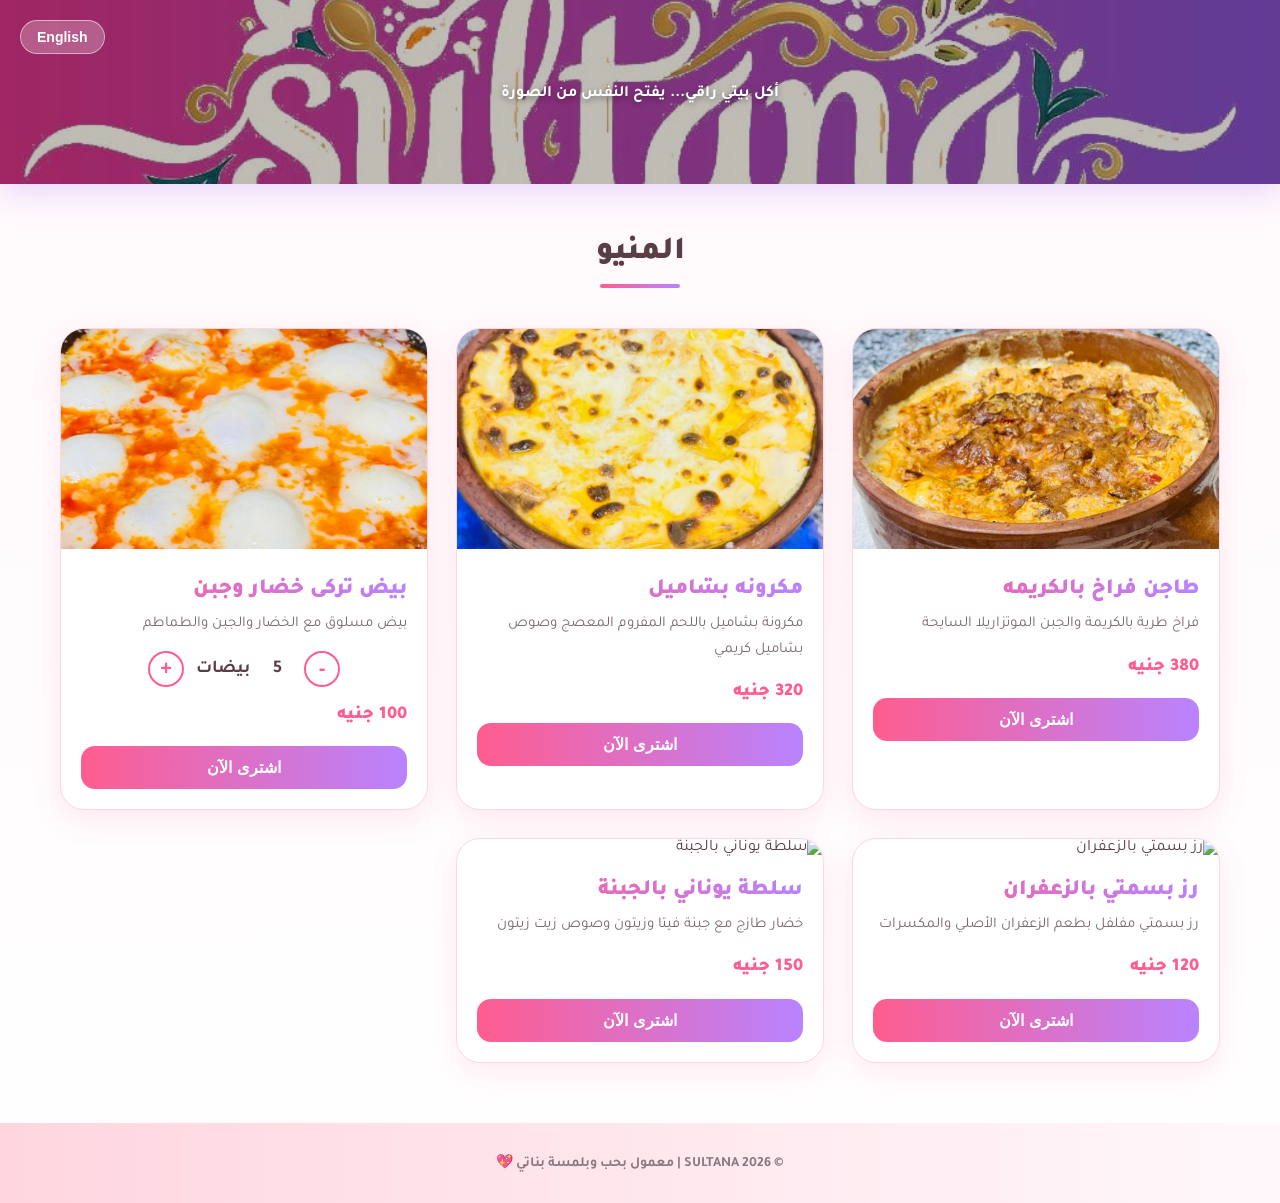
==== index.html @ 390cb56d "Add files via upload" ====
<!DOCTYPE html>
<html lang="ar" dir="rtl">
<head>
<meta charset="UTF-8">
<meta name="viewport" content="width=device-width, initial-scale=1.0">
<title data-ar="SULTANA | أكل راقي" data-en="SULTANA | Fine Food">SULTANA | أكل راقي</title>

<link href="https://fonts.googleapis.com/css2?family=Tajawal:wght@400;700;900&family=Poppins:wght@400;600;700&display=swap" rel="stylesheet">

<style>
:root{
  --pink: #FF5D8F;     
  --purple: #B983FF;   
  --peach: #FFD6E0;    
  --cream: #FFF8FB;    
  --brown: #5A3E46;    
  --white: #ffffff;
}

*{margin:0; padding:0; box-sizing:border-box; scroll-behavior: smooth;}

html[lang="ar"] body{font-family: 'Tajawal', sans-serif;}
html[lang="en"] body{font-family: 'Poppins', sans-serif;}

body{
  background: linear-gradient(180deg, var(--cream) 0%, var(--white) 100%);
  color: var(--brown);
  transition: all .3s ease;
}

header{
  
  background-image: url("WhatsApp Image 2026-06-30 at 3.24.02 PM.jpeg"); 
  background-size: cover;
  background-position: center;
  background-repeat: no-repeat;
  padding: 80px 20px; 
  text-align: center;
  position: relative;
  box-shadow: 0 8px 30px rgba(185,131,255,0.3);
  animation: fadeDown 0.8s ease;
  border-bottom: none;
}
@keyframes fadeDown{from{opacity:0; transform:translateY(-20px)} to{opacity:1; transform:translateY(0)}}


header::after{
  content: '';
  position: absolute;
  top: 0; left: 0; right: 0; bottom: 0;
  background: rgba(0,0,0,0.25); 
  z-index: 1;
}

header > *{
  position: relative;
  z-index: 2; 
}

.logo{display: none;} 

.lang-switch{
  position: absolute;
  top: 20px; left: 20px;
  background: rgba(255,255,255,0.25);
  border: 1px solid rgba(255,255,255,0.5);
  color: var(--white);
  padding: 8px 16px;
  border-radius: 20px;
  cursor: pointer;
  font-weight: 700;
  transition: all .3s;
  font-size: 14px;
  backdrop-filter: blur(4px);
}
.lang-switch:hover{background: rgba(255,255,255,0.35); transform: scale(1.05);}

header p{
  color: var(--white); /
  font-size: 18px;
  font-weight: 700;
  margin-top: 5px;
  text-shadow: 0 2px 6px rgba(0,0,0,0.4);
}

.container{max-width: 1200px; margin: 50px auto; padding: 0 20px;}
.section-title{
  font-size: 32px; font-weight: 900;
  text-align: center;
  margin-bottom: 40px;
  color: var(--brown);
  position: relative;
}
.section-title::after{
  content:'';
  width: 80px; height: 4px;
  background: linear-gradient(90deg, var(--pink), var(--purple));
  display: block; margin: 12px auto 0; border-radius: 2px;
}

.grid{
  display: grid;
  grid-template-columns: repeat(auto-fit, minmax(300px, 1fr));
  gap: 28px;
}

.card{
  background: var(--white);
  border-radius: 24px;
  overflow: hidden;
  box-shadow: 0 10px 30px rgba(255,93,143,0.12);
  transition: all .4s cubic-bezier(.2,.8,.2,1);
  border: 1px solid var(--peach);
  animation: fadeUp 0.6s ease backwards;
}
.card:nth-child(1){animation-delay:.1s}
.card:nth-child(2){animation-delay:.2s}
.card:nth-child(3){animation-delay:.3s}
.card:nth-child(4){animation-delay:.4s}
.card:nth-child(5){animation-delay:.5s}
@keyframes fadeUp{from{opacity:0; transform:translateY(30px)} to{opacity:1; transform:translateY(0)}}

.card:hover{
  transform: translateY(-10px) scale(1.02);
  box-shadow: 0 20px 40px rgba(185,131,255,0.25);
}

.card img{
  width: 100%;
  height: 220px;
  object-fit: cover;
  transition: transform .4s ease;
}
.card:hover img{transform: scale(1.08);}

.card-body{padding: 20px;}

.card h3{
  font-size: 22px; font-weight: 900;
  margin-bottom: 8px;
  background: linear-gradient(90deg, var(--pink), var(--purple));
  -webkit-background-clip: text;
  -webkit-text-fill-color: transparent;
}

.card p{font-size: 15px; color: #7a6a70; margin-bottom: 14px; line-height: 1.7;}

.price{
  font-weight: 900;
  font-size: 18px;
  color: var(--pink);
  margin-bottom: 15px;
  line-height: 1.8;
}
.price span{display: block;}

.btn{
  display: inline-block;
  width: 100%;
  padding: 12px 18px;
  background: linear-gradient(90deg, var(--pink), var(--purple));
  color: var(--white);
  border-radius: 14px;
  text-decoration: none;
  font-weight: 700;
  text-align: center;
  transition: all .3s ease;
  border: none;
  cursor: pointer;
  font-size: 16px;
}
.btn:hover{
  transform: scale(1.05);
  box-shadow: 0 6px 20px rgba(255,93,143,0.4);
}

.qty-control{
  display: flex; align-items: center; justify-content: center;
  gap: 12px; margin-bottom: 12px;
}
.qty-control button{
  width: 36px; height: 36px; border-radius: 50%;
  border: 2px solid var(--pink); background: var(--white);
  color: var(--pink); font-size: 20px; font-weight: 700;
  cursor: pointer; transition: all .2s;
}
.qty-control button:hover{background: var(--pink); color: var(--white);}
.qty-control span{font-size: 18px; font-weight: 700; min-width: 30px; text-align: center;}

footer{
  text-align: center;
  padding: 30px;
  margin-top: 60px;
  background: linear-gradient(90deg, var(--peach), var(--cream));
  color: #8a7a80;
  font-size: 14px;
  font-weight: 700;
}
</style>
</head>
<body>

<header>
  <button class="lang-switch" onclick="toggleLang()">English</button>
  
  <p data-ar="أكل بيتي راقي... يفتح النفس من الصورة" data-en="Home-made Fine Food... Looks Delicious">أكل بيتي راقي... يفتح النفس من الصورة</p>
</header>

<div class="container">
  <h2 class="section-title" data-ar="المنيو" data-en="Menu">المنيو</h2>

  <div class="grid">
    
    <div class="card" data-name-ar="طاجن فراخ بالكريمه" data-name-en="Creamy Chicken Tajine">
      <img src="Screenshot%202026-06-29%20122753.png" alt="طاجن فراخ بالكريمه">
      <div class="card-body">
        <h3 data-ar="طاجن فراخ بالكريمه" data-en="Creamy Chicken Tajine">طاجن فراخ بالكريمه</h3>
        <p data-ar="فراخ طرية بالكريمة والجبن الموتزاريلا السايحة" data-en="Tender chicken with cream and melted mozzarella">فراخ طرية بالكريمة والجبن الموتزاريلا السايحة</p>
        <div class="price">
          <span class="egp" data-ar="380 جنيه" data-en="380 EGP">380 جنيه</span>
        </div>
        <button class="btn" onclick="orderNow(this)" data-ar="اشترى الآن" data-en="Buy Now">اشترى الآن</button>
      </div>
    </div>

    <div class="card" data-name-ar="مكرونه بشاميل" data-name-en="Beef Bechamel Pasta">
      <img src="Screenshot%202026-06-29%20123002.png" alt="مكرونه بشاميل بالمفروم">
      <div class="card-body">
        <h3 data-ar="مكرونه بشاميل" data-en="Beef Bechamel Pasta">مكرونه بشاميل</h3>
        <p data-ar="مكرونة بشاميل باللحم المفروم المعصج وصوص بشاميل كريمي" data-en="Bechamel pasta with minced beef and creamy sauce">مكرونة بشاميل باللحم المفروم المعصج وصوص بشاميل كريمي</p>
        <div class="price">
          <span class="egp" data-ar="320 جنيه" data-en="320 EGP">320 جنيه</span>
        </div>
        <button class="btn" onclick="orderNow(this)" data-ar="اشترى الآن" data-en="Buy Now">اشترى الآن</button>
      </div>
    </div>

    <div class="card" data-name-ar="بيض تركى خضار وجبن" data-name-en="Turkish Egg with Veggies & Cheese">
      <img src="Screenshot%202026-06-29%20123135.png" alt="بيض تركى">
      <div class="card-body">
        <h3 data-ar="بيض تركى خضار وجبن" data-en="Turkish Egg with Veggies & Cheese">بيض تركى خضار وجبن</h3>
        <p data-ar="بيض مسلوق مع الخضار والجبن والطماطم" data-en="Boiled eggs with vegetables, cheese and tomato">بيض مسلوق مع الخضار والجبن والطماطم</p>
        
        <div class="qty-control">
          <button type="button" onclick="changeEggs(-1)">-</button>
          <span id="eggCount">5</span> <span data-ar="بيضات" data-en="eggs">بيضات</span>
          <button type="button" onclick="changeEggs(1)">+</button>
        </div>

        <div class="price" id="eggPrice">
          <span class="egp" data-ar="100 جنيه" data-en="100 EGP">100 جنيه</span>
        </div>
        <button class="btn" onclick="orderNow(this)" data-ar="اشترى الآن" data-en="Buy Now">اشترى الآن</button>
      </div>
    </div>

    <div class="card" data-name-ar="رز بسمتي بالزعفران" data-name-en="Saffron Basmati Rice">
      <img src="rice.png" alt="رز بسمتي بالزعفران">
      <div class="card-body">
        <h3 data-ar="رز بسمتي بالزعفران" data-en="Saffron Basmati Rice">رز بسمتي بالزعفران</h3>
        <p data-ar="رز بسمتي مفلفل بطعم الزعفران الأصلي والمكسرات" data-en="Fluffy basmati rice with authentic saffron and nuts">رز بسمتي مفلفل بطعم الزعفران الأصلي والمكسرات</p>
        <div class="price">
          <span class="egp" data-ar="120 جنيه" data-en="120 EGP">120 جنيه</span>
        </div>
        <button class="btn" onclick="orderNow(this)" data-ar="اشترى الآن" data-en="Buy Now">اشترى الآن</button>
      </div>
    </div>

    
    <div class="card" data-name-ar="سلطة يوناني بالجبنة" data-name-en="Greek Salad with Feta">
      <img src="salad.png" alt="سلطة يوناني بالجبنة">
      <div class="card-body">
        <h3 data-ar="سلطة يوناني بالجبنة" data-en="Greek Salad with Feta">سلطة يوناني بالجبنة</h3>
        <p data-ar="خضار طازج مع جبنة فيتا وزيتون وصوص زيت زيتون" data-en="Fresh veggies with feta cheese, olives & olive oil dressing">خضار طازج مع جبنة فيتا وزيتون وصوص زيت زيتون</p>
        <div class="price">
          <span class="egp" data-ar="150 جنيه" data-en="150 EGP">150 جنيه</span>
        </div>
        <button class="btn" onclick="orderNow(this)" data-ar="اشترى الآن" data-en="Buy Now">اشترى الآن</button>
      </div>
    </div>

  </div>
</div>

<footer>
  © 2026 SULTANA | <span data-ar="معمول بحب وبلمسة بناتي 💖" data-en="Made with Love & a Girly Touch 💖">معمول بحب وبلمسة بناتي 💖</span>
</footer>

<script>
let currentLang = 'ar';

function toggleLang(){
  currentLang = currentLang === 'ar' ? 'en' : 'ar';
  document.documentElement.lang = currentLang;
  document.documentElement.dir = currentLang === 'ar' ? 'rtl' : 'ltr';
  
  document.querySelector('.lang-switch').innerText = currentLang === 'ar' ? 'English' : 'عربي';
  
  document.querySelectorAll('[data-ar]').forEach(el => {
    if(el.tagName === 'INPUT' || el.tagName === 'TEXTAREA') return;
    el.innerText = el.getAttribute(`data-${currentLang}`);
  });
}

let eggCount = 5;
const basePrice = 100;

function changeEggs(num){
  eggCount += num;
  if(eggCount < 1) eggCount = 1;
  
  document.getElementById('eggCount').innerText = eggCount;
  
  const newPriceEGP = Math.max(100, basePrice + ((eggCount - 5) * 10));
  const newPriceUSD = Math.max(6, 6 + ((eggCount - 5) * 0.6));
  
  const egpText = currentLang === 'ar' ? `${newPriceEGP} جنيه` : `${newPriceEGP} EGP`;
  const usdText = currentLang === 'ar' ? `${newPriceUSD} pound` : `${newPriceUSD} pound`;
  
  document.querySelector('#eggPrice .egp').innerText = egpText;
  document.querySelector('#eggPrice .usd').innerText = usdText;
}

function orderNow(btn){
  const card = btn.closest('.card');
  const name = card.getAttribute(`data-name-${currentLang}`);
  alert(currentLang === 'ar' ? `تمت إضافة ${name} للسلة 🛒` : `${name} added to cart 🛒`);
}
</script>

</body>
</html>
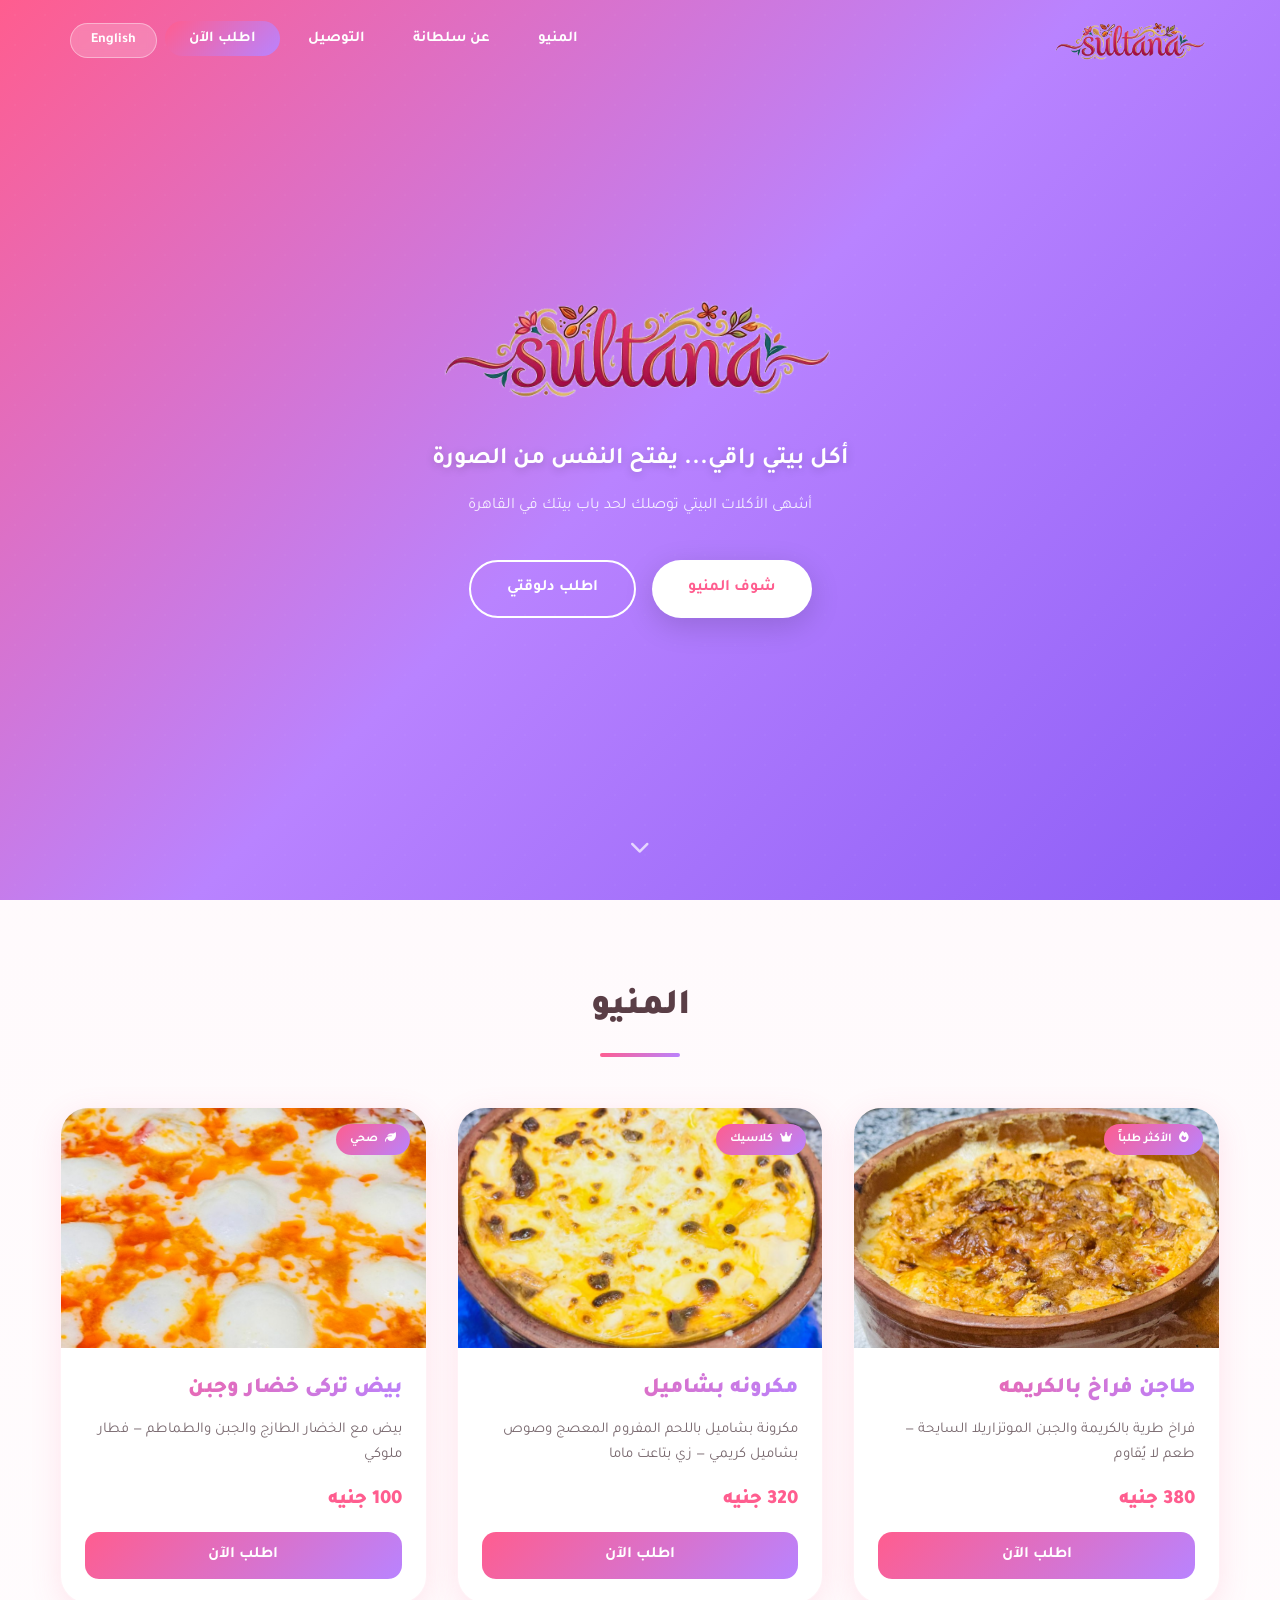
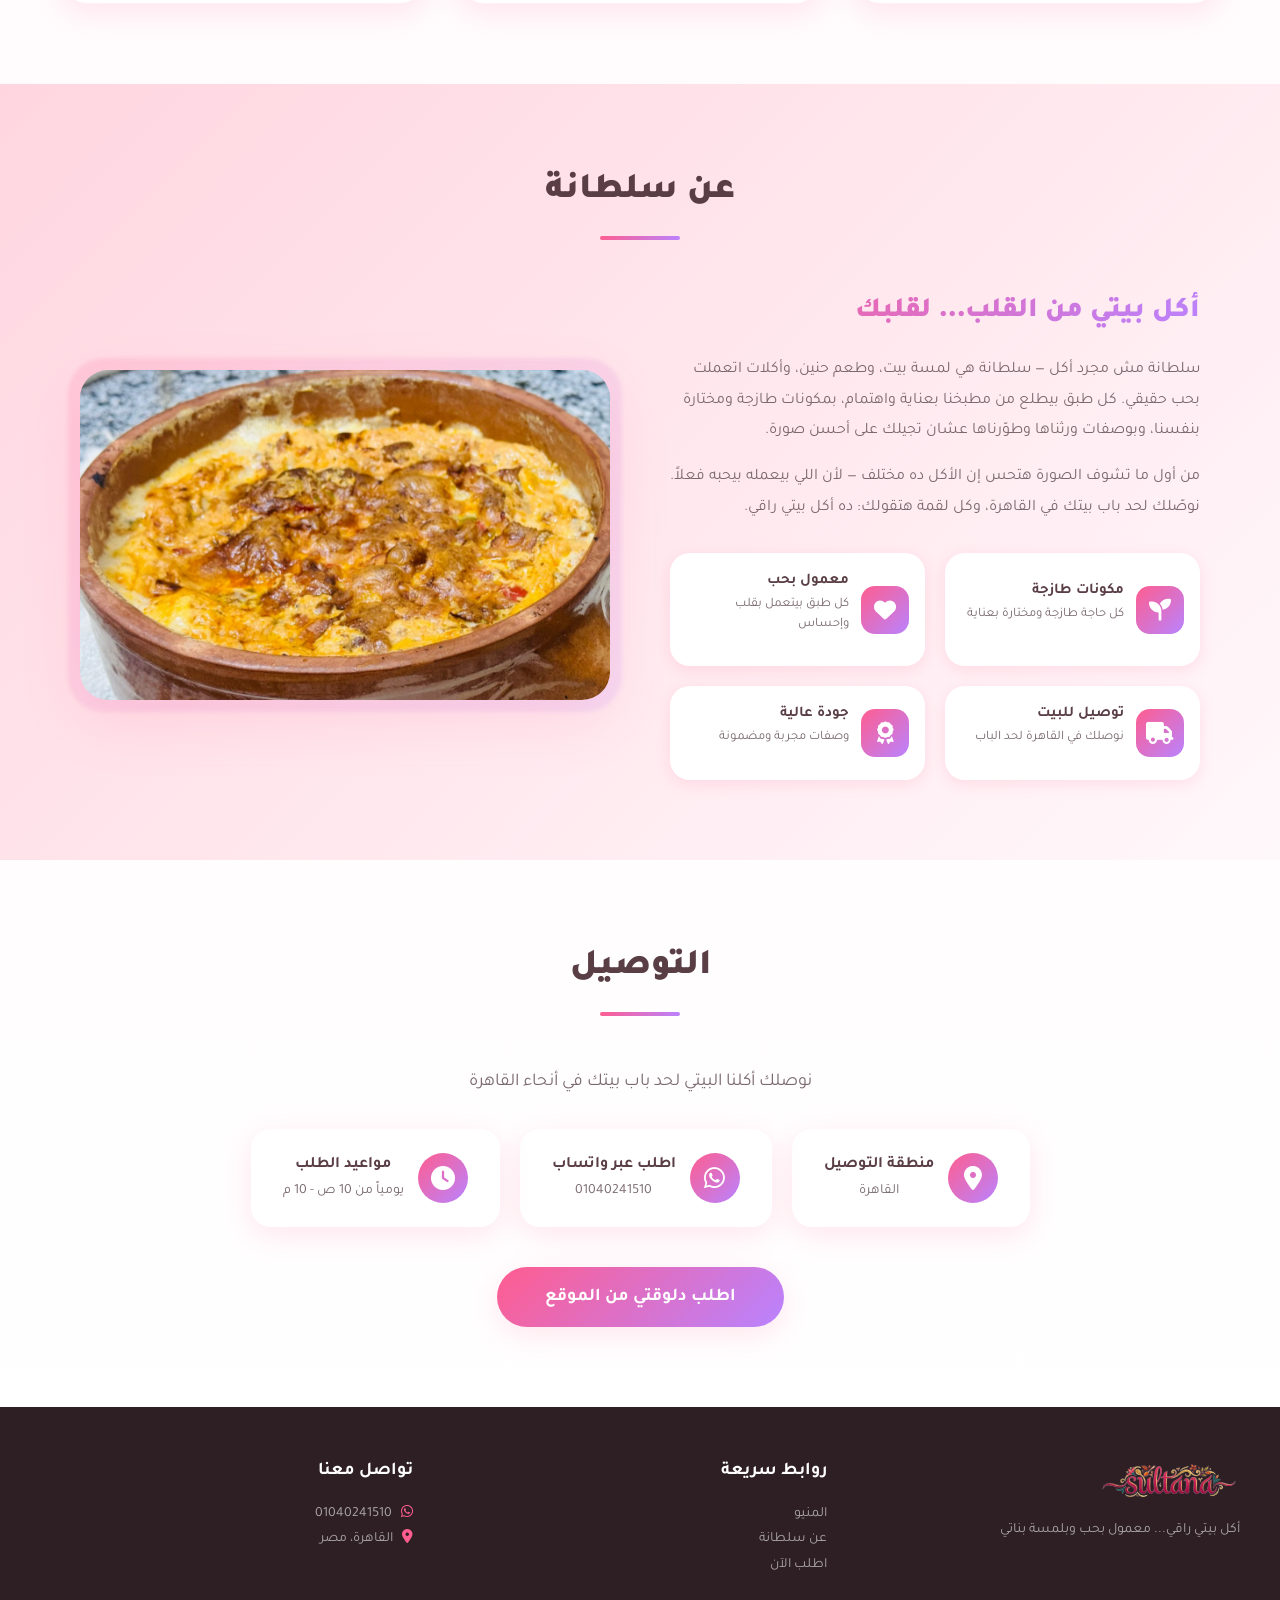
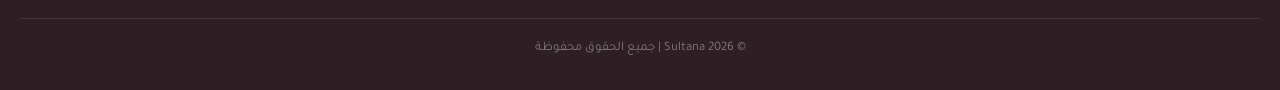
==== commit 9457476a: "Commit" ====
--- a/index.html
+++ b/index.html
@@ -1,332 +1,242 @@
-<!DOCTYPE html>
-<html lang="ar" dir="rtl">
-<head>
-<meta charset="UTF-8">
-<meta name="viewport" content="width=device-width, initial-scale=1.0">
-<title data-ar="SULTANA | أكل راقي" data-en="SULTANA | Fine Food">SULTANA | أكل راقي</title>
-
-<link href="https://fonts.googleapis.com/css2?family=Tajawal:wght@400;700;900&family=Poppins:wght@400;600;700&display=swap" rel="stylesheet">
-
-<style>
-:root{
-  --pink: #FF5D8F;     
-  --purple: #B983FF;   
-  --peach: #FFD6E0;    
-  --cream: #FFF8FB;    
-  --brown: #5A3E46;    
-  --white: #ffffff;
-}
-
-*{margin:0; padding:0; box-sizing:border-box; scroll-behavior: smooth;}
-
-html[lang="ar"] body{font-family: 'Tajawal', sans-serif;}
-html[lang="en"] body{font-family: 'Poppins', sans-serif;}
-
-body{
-  background: linear-gradient(180deg, var(--cream) 0%, var(--white) 100%);
-  color: var(--brown);
-  transition: all .3s ease;
-}
-
-header{
-  
-  background-image: url("WhatsApp Image 2026-06-30 at 3.24.02 PM.jpeg"); 
-  background-size: cover;
-  background-position: center;
-  background-repeat: no-repeat;
-  padding: 80px 20px; 
-  text-align: center;
-  position: relative;
-  box-shadow: 0 8px 30px rgba(185,131,255,0.3);
-  animation: fadeDown 0.8s ease;
-  border-bottom: none;
-}
-@keyframes fadeDown{from{opacity:0; transform:translateY(-20px)} to{opacity:1; transform:translateY(0)}}
-
-
-header::after{
-  content: '';
-  position: absolute;
-  top: 0; left: 0; right: 0; bottom: 0;
-  background: rgba(0,0,0,0.25); 
-  z-index: 1;
-}
-
-header > *{
-  position: relative;
-  z-index: 2; 
-}
-
-.logo{display: none;} 
-
-.lang-switch{
-  position: absolute;
-  top: 20px; left: 20px;
-  background: rgba(255,255,255,0.25);
-  border: 1px solid rgba(255,255,255,0.5);
-  color: var(--white);
-  padding: 8px 16px;
-  border-radius: 20px;
-  cursor: pointer;
-  font-weight: 700;
-  transition: all .3s;
-  font-size: 14px;
-  backdrop-filter: blur(4px);
-}
-.lang-switch:hover{background: rgba(255,255,255,0.35); transform: scale(1.05);}
-
-header p{
-  color: var(--white); /
-  font-size: 18px;
-  font-weight: 700;
-  margin-top: 5px;
-  text-shadow: 0 2px 6px rgba(0,0,0,0.4);
-}
-
-.container{max-width: 1200px; margin: 50px auto; padding: 0 20px;}
-.section-title{
-  font-size: 32px; font-weight: 900;
-  text-align: center;
-  margin-bottom: 40px;
-  color: var(--brown);
-  position: relative;
-}
-.section-title::after{
-  content:'';
-  width: 80px; height: 4px;
-  background: linear-gradient(90deg, var(--pink), var(--purple));
-  display: block; margin: 12px auto 0; border-radius: 2px;
-}
-
-.grid{
-  display: grid;
-  grid-template-columns: repeat(auto-fit, minmax(300px, 1fr));
-  gap: 28px;
-}
-
-.card{
-  background: var(--white);
-  border-radius: 24px;
-  overflow: hidden;
-  box-shadow: 0 10px 30px rgba(255,93,143,0.12);
-  transition: all .4s cubic-bezier(.2,.8,.2,1);
-  border: 1px solid var(--peach);
-  animation: fadeUp 0.6s ease backwards;
-}
-.card:nth-child(1){animation-delay:.1s}
-.card:nth-child(2){animation-delay:.2s}
-.card:nth-child(3){animation-delay:.3s}
-.card:nth-child(4){animation-delay:.4s}
-.card:nth-child(5){animation-delay:.5s}
-@keyframes fadeUp{from{opacity:0; transform:translateY(30px)} to{opacity:1; transform:translateY(0)}}
-
-.card:hover{
-  transform: translateY(-10px) scale(1.02);
-  box-shadow: 0 20px 40px rgba(185,131,255,0.25);
-}
-
-.card img{
-  width: 100%;
-  height: 220px;
-  object-fit: cover;
-  transition: transform .4s ease;
-}
-.card:hover img{transform: scale(1.08);}
-
-.card-body{padding: 20px;}
-
-.card h3{
-  font-size: 22px; font-weight: 900;
-  margin-bottom: 8px;
-  background: linear-gradient(90deg, var(--pink), var(--purple));
-  -webkit-background-clip: text;
-  -webkit-text-fill-color: transparent;
-}
-
-.card p{font-size: 15px; color: #7a6a70; margin-bottom: 14px; line-height: 1.7;}
-
-.price{
-  font-weight: 900;
-  font-size: 18px;
-  color: var(--pink);
-  margin-bottom: 15px;
-  line-height: 1.8;
-}
-.price span{display: block;}
-
-.btn{
-  display: inline-block;
-  width: 100%;
-  padding: 12px 18px;
-  background: linear-gradient(90deg, var(--pink), var(--purple));
-  color: var(--white);
-  border-radius: 14px;
-  text-decoration: none;
-  font-weight: 700;
-  text-align: center;
-  transition: all .3s ease;
-  border: none;
-  cursor: pointer;
-  font-size: 16px;
-}
-.btn:hover{
-  transform: scale(1.05);
-  box-shadow: 0 6px 20px rgba(255,93,143,0.4);
-}
-
-.qty-control{
-  display: flex; align-items: center; justify-content: center;
-  gap: 12px; margin-bottom: 12px;
-}
-.qty-control button{
-  width: 36px; height: 36px; border-radius: 50%;
-  border: 2px solid var(--pink); background: var(--white);
-  color: var(--pink); font-size: 20px; font-weight: 700;
-  cursor: pointer; transition: all .2s;
-}
-.qty-control button:hover{background: var(--pink); color: var(--white);}
-.qty-control span{font-size: 18px; font-weight: 700; min-width: 30px; text-align: center;}
-
-footer{
-  text-align: center;
-  padding: 30px;
-  margin-top: 60px;
-  background: linear-gradient(90deg, var(--peach), var(--cream));
-  color: #8a7a80;
-  font-size: 14px;
-  font-weight: 700;
-}
-</style>
-</head>
-<body>
-
-<header>
-  <button class="lang-switch" onclick="toggleLang()">English</button>
-  
-  <p data-ar="أكل بيتي راقي... يفتح النفس من الصورة" data-en="Home-made Fine Food... Looks Delicious">أكل بيتي راقي... يفتح النفس من الصورة</p>
-</header>
-
-<div class="container">
-  <h2 class="section-title" data-ar="المنيو" data-en="Menu">المنيو</h2>
-
-  <div class="grid">
-    
-    <div class="card" data-name-ar="طاجن فراخ بالكريمه" data-name-en="Creamy Chicken Tajine">
-      <img src="Screenshot%202026-06-29%20122753.png" alt="طاجن فراخ بالكريمه">
-      <div class="card-body">
-        <h3 data-ar="طاجن فراخ بالكريمه" data-en="Creamy Chicken Tajine">طاجن فراخ بالكريمه</h3>
-        <p data-ar="فراخ طرية بالكريمة والجبن الموتزاريلا السايحة" data-en="Tender chicken with cream and melted mozzarella">فراخ طرية بالكريمة والجبن الموتزاريلا السايحة</p>
-        <div class="price">
-          <span class="egp" data-ar="380 جنيه" data-en="380 EGP">380 جنيه</span>
-        </div>
-        <button class="btn" onclick="orderNow(this)" data-ar="اشترى الآن" data-en="Buy Now">اشترى الآن</button>
-      </div>
-    </div>
-
-    <div class="card" data-name-ar="مكرونه بشاميل" data-name-en="Beef Bechamel Pasta">
-      <img src="Screenshot%202026-06-29%20123002.png" alt="مكرونه بشاميل بالمفروم">
-      <div class="card-body">
-        <h3 data-ar="مكرونه بشاميل" data-en="Beef Bechamel Pasta">مكرونه بشاميل</h3>
-        <p data-ar="مكرونة بشاميل باللحم المفروم المعصج وصوص بشاميل كريمي" data-en="Bechamel pasta with minced beef and creamy sauce">مكرونة بشاميل باللحم المفروم المعصج وصوص بشاميل كريمي</p>
-        <div class="price">
-          <span class="egp" data-ar="320 جنيه" data-en="320 EGP">320 جنيه</span>
-        </div>
-        <button class="btn" onclick="orderNow(this)" data-ar="اشترى الآن" data-en="Buy Now">اشترى الآن</button>
-      </div>
-    </div>
-
-    <div class="card" data-name-ar="بيض تركى خضار وجبن" data-name-en="Turkish Egg with Veggies & Cheese">
-      <img src="Screenshot%202026-06-29%20123135.png" alt="بيض تركى">
-      <div class="card-body">
-        <h3 data-ar="بيض تركى خضار وجبن" data-en="Turkish Egg with Veggies & Cheese">بيض تركى خضار وجبن</h3>
-        <p data-ar="بيض مسلوق مع الخضار والجبن والطماطم" data-en="Boiled eggs with vegetables, cheese and tomato">بيض مسلوق مع الخضار والجبن والطماطم</p>
-        
-        <div class="qty-control">
-          <button type="button" onclick="changeEggs(-1)">-</button>
-          <span id="eggCount">5</span> <span data-ar="بيضات" data-en="eggs">بيضات</span>
-          <button type="button" onclick="changeEggs(1)">+</button>
-        </div>
-
-        <div class="price" id="eggPrice">
-          <span class="egp" data-ar="100 جنيه" data-en="100 EGP">100 جنيه</span>
-        </div>
-        <button class="btn" onclick="orderNow(this)" data-ar="اشترى الآن" data-en="Buy Now">اشترى الآن</button>
-      </div>
-    </div>
-
-    <div class="card" data-name-ar="رز بسمتي بالزعفران" data-name-en="Saffron Basmati Rice">
-      <img src="rice.png" alt="رز بسمتي بالزعفران">
-      <div class="card-body">
-        <h3 data-ar="رز بسمتي بالزعفران" data-en="Saffron Basmati Rice">رز بسمتي بالزعفران</h3>
-        <p data-ar="رز بسمتي مفلفل بطعم الزعفران الأصلي والمكسرات" data-en="Fluffy basmati rice with authentic saffron and nuts">رز بسمتي مفلفل بطعم الزعفران الأصلي والمكسرات</p>
-        <div class="price">
-          <span class="egp" data-ar="120 جنيه" data-en="120 EGP">120 جنيه</span>
-        </div>
-        <button class="btn" onclick="orderNow(this)" data-ar="اشترى الآن" data-en="Buy Now">اشترى الآن</button>
-      </div>
-    </div>
-
-    
-    <div class="card" data-name-ar="سلطة يوناني بالجبنة" data-name-en="Greek Salad with Feta">
-      <img src="salad.png" alt="سلطة يوناني بالجبنة">
-      <div class="card-body">
-        <h3 data-ar="سلطة يوناني بالجبنة" data-en="Greek Salad with Feta">سلطة يوناني بالجبنة</h3>
-        <p data-ar="خضار طازج مع جبنة فيتا وزيتون وصوص زيت زيتون" data-en="Fresh veggies with feta cheese, olives & olive oil dressing">خضار طازج مع جبنة فيتا وزيتون وصوص زيت زيتون</p>
-        <div class="price">
-          <span class="egp" data-ar="150 جنيه" data-en="150 EGP">150 جنيه</span>
-        </div>
-        <button class="btn" onclick="orderNow(this)" data-ar="اشترى الآن" data-en="Buy Now">اشترى الآن</button>
-      </div>
-    </div>
-
-  </div>
-</div>
-
-<footer>
-  © 2026 SULTANA | <span data-ar="معمول بحب وبلمسة بناتي 💖" data-en="Made with Love & a Girly Touch 💖">معمول بحب وبلمسة بناتي 💖</span>
-</footer>
-
-<script>
-let currentLang = 'ar';
-
-function toggleLang(){
-  currentLang = currentLang === 'ar' ? 'en' : 'ar';
-  document.documentElement.lang = currentLang;
-  document.documentElement.dir = currentLang === 'ar' ? 'rtl' : 'ltr';
-  
-  document.querySelector('.lang-switch').innerText = currentLang === 'ar' ? 'English' : 'عربي';
-  
-  document.querySelectorAll('[data-ar]').forEach(el => {
-    if(el.tagName === 'INPUT' || el.tagName === 'TEXTAREA') return;
-    el.innerText = el.getAttribute(`data-${currentLang}`);
-  });
-}
-
-let eggCount = 5;
-const basePrice = 100;
-
-function changeEggs(num){
-  eggCount += num;
-  if(eggCount < 1) eggCount = 1;
-  
-  document.getElementById('eggCount').innerText = eggCount;
-  
-  const newPriceEGP = Math.max(100, basePrice + ((eggCount - 5) * 10));
-  const newPriceUSD = Math.max(6, 6 + ((eggCount - 5) * 0.6));
-  
-  const egpText = currentLang === 'ar' ? `${newPriceEGP} جنيه` : `${newPriceEGP} EGP`;
-  const usdText = currentLang === 'ar' ? `${newPriceUSD} pound` : `${newPriceUSD} pound`;
-  
-  document.querySelector('#eggPrice .egp').innerText = egpText;
-  document.querySelector('#eggPrice .usd').innerText = usdText;
-}
-
-function orderNow(btn){
-  const card = btn.closest('.card');
-  const name = card.getAttribute(`data-name-${currentLang}`);
-  alert(currentLang === 'ar' ? `تمت إضافة ${name} للسلة 🛒` : `${name} added to cart 🛒`);
-}
-</script>
-
-</body>
+<!DOCTYPE html>
+<html lang="ar" dir="rtl">
+<head>
+  <meta charset="UTF-8">
+  <meta name="viewport" content="width=device-width, initial-scale=1.0">
+  <title data-ar="سلطانة | أكل بيتي راقي" data-en="Sultana | Fine Home-Made Food">سلطانة | أكل بيتي راقي</title>
+
+  <!-- SEO Meta Tags -->
+  <meta name="description" content="سلطانة — أكل بيتي راقي يوصلك لحد باب بيتك في القاهرة. طاجن فراخ بالكريمة، مكرونة بشاميل، بيض تركي وأكثر.">
+  <meta name="keywords" content="أكل بيتي, توصيل أكل, القاهرة, طاجن فراخ, مكرونة بشاميل, بيض تركي, سلطانة, home food, delivery, Cairo">
+  <meta name="author" content="Sultana">
+
+  <!-- Open Graph -->
+  <meta property="og:title" content="سلطانة | أكل بيتي راقي">
+  <meta property="og:description" content="أكل بيتي راقي يوصلك لحد باب بيتك في القاهرة">
+  <meta property="og:type" content="website">
+  <meta property="og:image" content="assets/images/logo.jpeg">
+
+  <!-- Favicon -->
+  <link rel="icon" type="image/png" href="assets/images/logo.png">
+
+  <!-- Google Fonts -->
+  <link rel="preconnect" href="https://fonts.googleapis.com">
+  <link rel="preconnect" href="https://fonts.gstatic.com" crossorigin>
+  <link href="https://fonts.googleapis.com/css2?family=Tajawal:wght@400;500;700;900&family=Poppins:wght@400;500;600;700;800&display=swap" rel="stylesheet">
+
+  <!-- Font Awesome Icons -->
+  <link rel="stylesheet" href="https://cdnjs.cloudflare.com/ajax/libs/font-awesome/6.5.1/css/all.min.css">
+
+  <!-- Stylesheet -->
+  <link rel="stylesheet" href="css/styles.css">
+</head>
+<body>
+
+  <!-- ============ Navbar ============ -->
+  <nav class="navbar" id="navbar">
+    <div class="nav-container">
+      <a href="#" class="nav-logo">
+        <img src="assets/images/logo.png" alt="Sultana">
+      </a>
+
+      <ul class="nav-links" id="navLinks">
+        <li><a href="#menu" class="nav-link" data-ar="المنيو" data-en="Menu">المنيو</a></li>
+        <li><a href="#about" class="nav-link" data-ar="عن سلطانة" data-en="About">عن سلطانة</a></li>
+        <li><a href="#delivery" class="nav-link" data-ar="التوصيل" data-en="Delivery">التوصيل</a></li>
+        <li><a href="order.html" class="nav-link nav-link-cta" data-ar="اطلب الآن" data-en="Order Now">اطلب الآن</a></li>
+        <li>
+          <button class="lang-switch" onclick="toggleLang()">English</button>
+        </li>
+      </ul>
+
+      <button class="mobile-menu-btn" onclick="toggleMobileMenu()" aria-label="Toggle Menu"><i class="fas fa-bars"></i></button>
+    </div>
+  </nav>
+
+  <!-- ============ Hero Section ============ -->
+  <section class="hero" id="hero">
+    <div class="hero-content">
+      <img src="assets/images/logo.png" alt="Sultana" class="hero-logo">
+      <h1 class="hero-tagline" data-ar="أكل بيتي راقي... يفتح النفس من الصورة" data-en="Fine Home-Made Food... Looks Delicious">أكل بيتي راقي... يفتح النفس من الصورة</h1>
+      <p class="hero-subtitle" data-ar="أشهى الأكلات البيتي توصلك لحد باب بيتك في القاهرة" data-en="The finest home-made dishes delivered to your door in Cairo">أشهى الأكلات البيتي توصلك لحد باب بيتك في القاهرة</p>
+      <div class="hero-cta">
+        <a href="#menu" class="hero-btn primary" data-ar="شوف المنيو" data-en="View Menu">شوف المنيو</a>
+        <a href="order.html" class="hero-btn secondary" data-ar="اطلب دلوقتي" data-en="Order Now">اطلب دلوقتي</a>
+      </div>
+    </div>
+    <div class="scroll-indicator"><i class="fas fa-chevron-down"></i></div>
+  </section>
+
+  <!-- ============ Menu Section ============ -->
+  <section class="section" id="menu">
+    <div class="container">
+      <h2 class="section-title" data-ar="المنيو" data-en="Our Menu">المنيو</h2>
+
+      <div class="grid">
+
+        <!-- Card 1: Creamy Chicken Tajine -->
+        <div class="card" data-name-ar="طاجن فراخ بالكريمه" data-name-en="Creamy Chicken Tajine">
+          <div class="card-image-wrapper">
+            <img src="assets/images/tajine.png" alt="طاجن فراخ بالكريمه" loading="lazy">
+            <span class="card-badge" data-ar="الأكثر طلباً" data-en="Best Seller"><i class="fas fa-fire"></i> <span data-ar="الأكثر طلباً" data-en="Best Seller">الأكثر طلباً</span></span>
+          </div>
+          <div class="card-body">
+            <h3 data-ar="طاجن فراخ بالكريمه" data-en="Creamy Chicken Tajine">طاجن فراخ بالكريمه</h3>
+            <p data-ar="فراخ طرية بالكريمة والجبن الموتزاريلا السايحة — طعم لا يُقاوم" data-en="Tender chicken with cream and melted mozzarella — irresistible taste">فراخ طرية بالكريمة والجبن الموتزاريلا السايحة — طعم لا يُقاوم</p>
+            <div class="price">
+              <span class="egp" data-ar="380 جنيه" data-en="380 EGP">380 جنيه</span>
+            </div>
+            <button class="btn" onclick="orderNow(this)" data-ar="اطلب الآن" data-en="Order Now">اطلب الآن</button>
+          </div>
+        </div>
+
+        <!-- Card 2: Beef Bechamel Pasta -->
+        <div class="card" data-name-ar="مكرونه بشاميل" data-name-en="Beef Bechamel Pasta">
+          <div class="card-image-wrapper">
+            <img src="assets/images/bechamel.png" alt="مكرونه بشاميل بالمفروم" loading="lazy">
+            <span class="card-badge" data-ar="كلاسيك" data-en="Classic"><i class="fas fa-crown"></i> <span data-ar="كلاسيك" data-en="Classic">كلاسيك</span></span>
+          </div>
+          <div class="card-body">
+            <h3 data-ar="مكرونه بشاميل" data-en="Beef Bechamel Pasta">مكرونه بشاميل</h3>
+            <p data-ar="مكرونة بشاميل باللحم المفروم المعصج وصوص بشاميل كريمي — زي بتاعت ماما" data-en="Bechamel pasta with minced beef and creamy sauce — just like mom's">مكرونة بشاميل باللحم المفروم المعصج وصوص بشاميل كريمي — زي بتاعت ماما</p>
+            <div class="price">
+              <span class="egp" data-ar="320 جنيه" data-en="320 EGP">320 جنيه</span>
+            </div>
+            <button class="btn" onclick="orderNow(this)" data-ar="اطلب الآن" data-en="Order Now">اطلب الآن</button>
+          </div>
+        </div>
+
+        <!-- Card 3: Turkish Eggs -->
+        <div class="card" data-name-ar="بيض تركى خضار وجبن" data-name-en="Turkish Egg with Veggies & Cheese">
+          <div class="card-image-wrapper">
+            <img src="assets/images/turkish-eggs.png" alt="بيض تركى خضار وجبن" loading="lazy">
+            <span class="card-badge" data-ar="صحي" data-en="Healthy"><i class="fas fa-leaf"></i> <span data-ar="صحي" data-en="Healthy">صحي</span></span>
+          </div>
+          <div class="card-body">
+            <h3 data-ar="بيض تركى خضار وجبن" data-en="Turkish Egg with Veggies & Cheese">بيض تركى خضار وجبن</h3>
+            <p data-ar="بيض مع الخضار الطازج والجبن والطماطم — فطار ملوكي" data-en="Eggs with fresh vegetables, cheese and tomato — a royal breakfast">بيض مع الخضار الطازج والجبن والطماطم — فطار ملوكي</p>
+
+            <div class="price" id="eggPrice">
+              <span class="egp" data-ar="100 جنيه" data-en="100 EGP">100 جنيه</span>
+            </div>
+            <button class="btn" onclick="orderNow(this)" data-ar="اطلب الآن" data-en="Order Now">اطلب الآن</button>
+          </div>
+        </div>
+
+      </div>
+    </div>
+  </section>
+
+  <!-- ============ About Section ============ -->
+  <section class="section about-section" id="about">
+    <div class="container">
+      <h2 class="section-title" data-ar="عن سلطانة" data-en="About Sultana">عن سلطانة</h2>
+      <div class="about-content">
+        <div class="about-text">
+          <h3 data-ar="أكل بيتي من القلب... لقلبك" data-en="Home-Made Food from Our Heart... to Yours">أكل بيتي من القلب... لقلبك</h3>
+          <p data-ar="سلطانة مش مجرد أكل — سلطانة هي لمسة بيت، وطعم حنين، وأكلات اتعملت بحب حقيقي. كل طبق بيطلع من مطبخنا بعناية واهتمام، بمكونات طازجة ومختارة بنفسنا، وبوصفات ورثناها وطوّرناها عشان تجيلك على أحسن صورة." data-en="Sultana isn't just food — it's a touch of home, a taste of warmth, and dishes made with genuine love. Every plate leaves our kitchen with care and attention, using fresh hand-picked ingredients and recipes we've inherited and perfected to bring you the very best.">سلطانة مش مجرد أكل — سلطانة هي لمسة بيت، وطعم حنين، وأكلات اتعملت بحب حقيقي. كل طبق بيطلع من مطبخنا بعناية واهتمام، بمكونات طازجة ومختارة بنفسنا، وبوصفات ورثناها وطوّرناها عشان تجيلك على أحسن صورة.</p>
+          <p data-ar="من أول ما تشوف الصورة هتحس إن الأكل ده مختلف — لأن اللي بيعمله بيحبه فعلاً. نوصّلك لحد باب بيتك في القاهرة، وكل لقمة هتقولك: ده أكل بيتي راقي." data-en="From the moment you see the photo, you'll know this food is different — because it's made by someone who truly loves what they do. We deliver to your door in Cairo, and every bite will tell you: this is fine home-made food.">من أول ما تشوف الصورة هتحس إن الأكل ده مختلف — لأن اللي بيعمله بيحبه فعلاً. نوصّلك لحد باب بيتك في القاهرة، وكل لقمة هتقولك: ده أكل بيتي راقي.</p>
+
+          <div class="about-features">
+            <div class="feature-item">
+              <div class="feature-icon"><i class="fas fa-seedling"></i></div>
+              <div class="feature-text">
+                <h4 data-ar="مكونات طازجة" data-en="Fresh Ingredients">مكونات طازجة</h4>
+                <p data-ar="كل حاجة طازجة ومختارة بعناية" data-en="Everything fresh and carefully selected">كل حاجة طازجة ومختارة بعناية</p>
+              </div>
+            </div>
+            <div class="feature-item">
+              <div class="feature-icon"><i class="fas fa-heart"></i></div>
+              <div class="feature-text">
+                <h4 data-ar="معمول بحب" data-en="Made with Love">معمول بحب</h4>
+                <p data-ar="كل طبق بيتعمل بقلب وإحساس" data-en="Every dish made with heart and soul">كل طبق بيتعمل بقلب وإحساس</p>
+              </div>
+            </div>
+            <div class="feature-item">
+              <div class="feature-icon"><i class="fas fa-truck"></i></div>
+              <div class="feature-text">
+                <h4 data-ar="توصيل للبيت" data-en="Home Delivery">توصيل للبيت</h4>
+                <p data-ar="نوصلك في القاهرة لحد الباب" data-en="Delivered to your door in Cairo">نوصلك في القاهرة لحد الباب</p>
+              </div>
+            </div>
+            <div class="feature-item">
+              <div class="feature-icon"><i class="fas fa-award"></i></div>
+              <div class="feature-text">
+                <h4 data-ar="جودة عالية" data-en="Premium Quality">جودة عالية</h4>
+                <p data-ar="وصفات مجربة ومضمونة" data-en="Trusted and proven recipes">وصفات مجربة ومضمونة</p>
+              </div>
+            </div>
+          </div>
+        </div>
+        <div class="about-image-wrapper">
+          <img src="assets/images/tajine.png" alt="Sultana Food" class="about-image" loading="lazy">
+        </div>
+      </div>
+    </div>
+  </section>
+
+  <!-- ============ Delivery Section ============ -->
+  <section class="section delivery-section" id="delivery">
+    <div class="container">
+      <h2 class="section-title" data-ar="التوصيل" data-en="Delivery">التوصيل</h2>
+      <p class="delivery-desc" data-ar="نوصلك أكلنا البيتي لحد باب بيتك في أنحاء القاهرة" data-en="We deliver our home-made food right to your door across Cairo">نوصلك أكلنا البيتي لحد باب بيتك في أنحاء القاهرة</p>
+
+      <div class="delivery-badges">
+        <div class="delivery-badge">
+          <div class="badge-icon"><i class="fas fa-map-marker-alt"></i></div>
+          <div class="badge-text">
+            <h4 data-ar="منطقة التوصيل" data-en="Delivery Area">منطقة التوصيل</h4>
+            <p data-ar="القاهرة" data-en="Cairo">القاهرة</p>
+          </div>
+        </div>
+        <div class="delivery-badge">
+          <div class="badge-icon"><i class="fab fa-whatsapp"></i></div>
+          <div class="badge-text">
+            <h4 data-ar="اطلب عبر واتساب" data-en="Order via WhatsApp">اطلب عبر واتساب</h4>
+            <p><a href="https://wa.me/201040241510" target="_blank" rel="noopener">01040241510</a></p>
+          </div>
+        </div>
+        <div class="delivery-badge">
+          <div class="badge-icon"><i class="fas fa-clock"></i></div>
+          <div class="badge-text">
+            <h4 data-ar="مواعيد الطلب" data-en="Order Hours">مواعيد الطلب</h4>
+            <p data-ar="يومياً من 10 ص - 10 م" data-en="Daily 10 AM - 10 PM">يومياً من 10 ص - 10 م</p>
+          </div>
+        </div>
+      </div>
+
+      <div class="delivery-cta">
+        <a href="order.html" class="btn delivery-btn" data-ar="اطلب دلوقتي من الموقع" data-en="Order Now from Website">اطلب دلوقتي من الموقع</a>
+      </div>
+    </div>
+  </section>
+
+  <!-- ============ Footer ============ -->
+  <footer class="footer">
+    <div class="footer-content">
+      <div class="footer-section">
+        <img src="assets/images/logo.png" alt="Sultana" class="footer-logo" loading="lazy">
+        <p data-ar="أكل بيتي راقي... معمول بحب وبلمسة بناتي" data-en="Fine home-made food... Made with love & a girly touch">أكل بيتي راقي... معمول بحب وبلمسة بناتي</p>
+      </div>
+      <div class="footer-section">
+        <h4 data-ar="روابط سريعة" data-en="Quick Links">روابط سريعة</h4>
+        <a href="#menu" data-ar="المنيو" data-en="Menu">المنيو</a>
+        <a href="#about" data-ar="عن سلطانة" data-en="About">عن سلطانة</a>
+        <a href="order.html" data-ar="اطلب الآن" data-en="Order Now">اطلب الآن</a>
+      </div>
+      <div class="footer-section">
+        <h4 data-ar="تواصل معنا" data-en="Contact Us">تواصل معنا</h4>
+        <a href="https://wa.me/201040241510" target="_blank" rel="noopener"><i class="fab fa-whatsapp"></i> 01040241510</a>
+        <p><i class="fas fa-map-marker-alt"></i> <span data-ar="القاهرة، مصر" data-en="Cairo, Egypt">القاهرة، مصر</span></p>
+      </div>
+    </div>
+    <div class="footer-bottom">
+      <p>© 2026 Sultana | <span data-ar="جميع الحقوق محفوظة" data-en="All Rights Reserved">جميع الحقوق محفوظة</span></p>
+    </div>
+  </footer>
+
+  <!-- JavaScript -->
+  <script src="js/app.js"></script>
+
+</body>
 </html>
--- a/css/styles.css
+++ b/css/styles.css
@@ -0,0 +1,1277 @@
+/* ============================================
+   SULTANA — Premium Home-Made Food Website
+   Complete Production-Ready Stylesheet
+   ============================================ */
+
+/* ----- CSS Variables ----- */
+:root {
+    --pink: #FF5D8F;
+    --pink-dark: #E8447A;
+    --purple: #B983FF;
+    --purple-dark: #9B5FE6;
+    --peach: #FFD6E0;
+    --cream: #FFF8FB;
+    --brown: #5A3E46;
+    --brown-light: #7a6a70;
+    --white: #ffffff;
+    --dark: #2D1F24;
+    --shadow-pink: rgba(255, 93, 143, 0.15);
+    --shadow-purple: rgba(185, 131, 255, 0.2);
+    --gradient: linear-gradient(135deg, var(--pink), var(--purple));
+    --radius-sm: 12px;
+    --radius-md: 20px;
+    --radius-lg: 28px;
+    --transition: all 0.3s cubic-bezier(0.4, 0, 0.2, 1);
+}
+
+/* ============================================
+   1. Reset & Base
+   ============================================ */
+*,
+*::before,
+*::after {
+    box-sizing: border-box;
+    margin: 0;
+    padding: 0;
+}
+
+html {
+    scroll-behavior: smooth;
+}
+
+html[lang='ar'] body {
+    font-family: 'Tajawal', sans-serif;
+    direction: rtl;
+    text-align: right;
+}
+
+html[lang='en'] body {
+    font-family: 'Poppins', sans-serif;
+    direction: ltr;
+    text-align: left;
+}
+
+body {
+    background: linear-gradient(180deg, var(--cream) 0%, var(--white) 100%);
+    color: var(--brown);
+    line-height: 1.6;
+    overflow-x: hidden;
+    -webkit-font-smoothing: antialiased;
+    -moz-osx-font-smoothing: grayscale;
+}
+
+a {
+    text-decoration: none;
+    color: inherit;
+}
+
+ul, ol {
+    list-style: none;
+}
+
+img {
+    max-width: 100%;
+    display: block;
+}
+
+button {
+    font-family: inherit;
+}
+
+/* ============================================
+   2. Navbar
+   ============================================ */
+.navbar {
+    position: fixed;
+    top: 0;
+    left: 0;
+    width: 100%;
+    z-index: 1000;
+    background: transparent;
+    padding: 15px 0;
+    transition: var(--transition);
+}
+
+.navbar.scrolled {
+    background: var(--white);
+    box-shadow: 0 4px 30px var(--shadow-pink);
+    padding: 10px 0;
+}
+
+.nav-container {
+    max-width: 1200px;
+    margin: 0 auto;
+    display: flex;
+    justify-content: space-between;
+    align-items: center;
+    padding: 0 30px;
+}
+
+.nav-logo img {
+    height: 50px;
+    transition: var(--transition);
+    border-radius: 0;
+    object-fit: contain;
+}
+
+.navbar.scrolled .nav-logo img {
+    height: 42px;
+}
+
+.nav-links {
+    display: flex;
+    list-style: none;
+    gap: 8px;
+    align-items: center;
+}
+
+.nav-link {
+    padding: 10px 20px;
+    border-radius: 12px;
+    color: var(--white);
+    font-weight: 700;
+    font-size: 15px;
+    text-decoration: none;
+    transition: var(--transition);
+    position: relative;
+}
+
+.nav-link:hover,
+.nav-link.active {
+    background: rgba(255, 255, 255, 0.2);
+    transform: scale(1.05);
+}
+
+.navbar.scrolled .nav-link {
+    color: var(--brown);
+}
+
+.navbar.scrolled .nav-link:hover,
+.navbar.scrolled .nav-link.active {
+    background: var(--peach);
+}
+
+.lang-switch {
+    background: rgba(255, 255, 255, 0.2);
+    border: 1px solid rgba(255, 255, 255, 0.4);
+    color: var(--white);
+    padding: 8px 20px;
+    border-radius: 20px;
+    cursor: pointer;
+    font-weight: 700;
+    font-size: 14px;
+    transition: var(--transition);
+    backdrop-filter: blur(4px);
+    -webkit-backdrop-filter: blur(4px);
+}
+
+.lang-switch:hover {
+    background: rgba(255, 255, 255, 0.35);
+    transform: scale(1.05);
+}
+
+.navbar.scrolled .lang-switch {
+    background: var(--peach);
+    border-color: var(--pink);
+    color: var(--pink);
+}
+
+.mobile-menu-btn {
+    display: none;
+    background: none;
+    border: none;
+    color: var(--white);
+    font-size: 28px;
+    cursor: pointer;
+    transition: var(--transition);
+}
+
+.navbar.scrolled .mobile-menu-btn {
+    color: var(--brown);
+}
+
+/* ============================================
+   3. Hero Section
+   ============================================ */
+.hero {
+    min-height: 100vh;
+    display: flex;
+    align-items: center;
+    justify-content: center;
+    background: linear-gradient(135deg, #FF5D8F 0%, #B983FF 50%, #8B5CF6 100%);
+    position: relative;
+    text-align: center;
+    overflow: hidden;
+}
+
+.hero::before {
+    content: '';
+    position: absolute;
+    top: 0;
+    left: 0;
+    width: 100%;
+    height: 100%;
+    background-image: radial-gradient(circle, rgba(255, 255, 255, 0.03) 1px, transparent 1px);
+    background-size: 30px 30px;
+    z-index: 1;
+    pointer-events: none;
+}
+
+.hero-content {
+    position: relative;
+    z-index: 2;
+    padding: 40px 20px;
+}
+
+.hero-logo {
+    max-width: 450px;
+    width: 90%;
+    margin: 0 auto 30px;
+    animation: float 3s ease-in-out infinite;
+    border-radius: 0;
+}
+
+.hero-tagline {
+    color: var(--white);
+    font-size: 24px;
+    font-weight: 700;
+    text-shadow: 0 2px 10px rgba(0, 0, 0, 0.2);
+    margin-bottom: 15px;
+}
+
+.hero-subtitle {
+    color: rgba(255, 255, 255, 0.85);
+    font-size: 16px;
+    font-weight: 400;
+    max-width: 500px;
+    margin: 0 auto;
+}
+
+.hero-cta {
+    margin-top: 40px;
+    display: flex;
+    gap: 16px;
+    justify-content: center;
+    flex-wrap: wrap;
+}
+
+.hero-btn {
+    padding: 14px 36px;
+    border-radius: 50px;
+    font-weight: 700;
+    font-size: 16px;
+    text-decoration: none;
+    transition: var(--transition);
+    cursor: pointer;
+    border: none;
+    display: inline-flex;
+    align-items: center;
+    gap: 8px;
+}
+
+.hero-btn.primary {
+    background: var(--white);
+    color: var(--pink);
+    box-shadow: 0 8px 30px rgba(0, 0, 0, 0.15);
+}
+
+.hero-btn.primary:hover {
+    transform: translateY(-3px);
+    box-shadow: 0 12px 40px rgba(0, 0, 0, 0.25);
+}
+
+.hero-btn.secondary {
+    background: transparent;
+    color: var(--white);
+    border: 2px solid var(--white);
+}
+
+.hero-btn.secondary:hover {
+    transform: translateY(-3px);
+    background: rgba(255, 255, 255, 0.1);
+    box-shadow: 0 12px 40px rgba(0, 0, 0, 0.2);
+}
+
+@keyframes float {
+    0%, 100% {
+        transform: translateY(0);
+    }
+    50% {
+        transform: translateY(-15px);
+    }
+}
+
+.scroll-indicator {
+    position: absolute;
+    bottom: 30px;
+    left: 50%;
+    transform: translateX(-50%);
+    color: var(--white);
+    opacity: 0.7;
+    animation: bounce 2s infinite;
+    font-size: 24px;
+    z-index: 2;
+}
+
+@keyframes bounce {
+    0%, 20%, 50%, 80%, 100% {
+        transform: translateX(-50%) translateY(0);
+    }
+    40% {
+        transform: translateX(-50%) translateY(-10px);
+    }
+    60% {
+        transform: translateX(-50%) translateY(-5px);
+    }
+}
+
+/* ============================================
+   4. Section Common
+   ============================================ */
+.container {
+    max-width: 1200px;
+    margin: 0 auto;
+    padding: 0 20px;
+}
+
+.section {
+    padding: 80px 0;
+}
+
+.section-title {
+    font-size: 36px;
+    font-weight: 900;
+    text-align: center;
+    margin-bottom: 50px;
+    color: var(--brown);
+    position: relative;
+}
+
+.section-title::after {
+    content: '';
+    width: 80px;
+    height: 4px;
+    background: var(--gradient);
+    display: block;
+    margin: 15px auto 0;
+    border-radius: 2px;
+}
+
+/* ============================================
+   5. Menu Grid & Cards
+   ============================================ */
+.grid {
+    display: grid;
+    grid-template-columns: repeat(auto-fit, minmax(320px, 1fr));
+    gap: 30px;
+}
+
+.card {
+    background: var(--white);
+    border-radius: var(--radius-lg);
+    overflow: hidden;
+    box-shadow: 0 8px 30px var(--shadow-pink);
+    border: 1px solid rgba(255, 93, 143, 0.08);
+    transition: all 0.4s cubic-bezier(0.2, 0.8, 0.2, 1);
+    animation: fadeUp 0.6s ease both;
+    display: flex;
+    flex-direction: column;
+}
+
+.card:nth-child(1) { animation-delay: 0.1s; }
+.card:nth-child(2) { animation-delay: 0.2s; }
+.card:nth-child(3) { animation-delay: 0.3s; }
+.card:nth-child(4) { animation-delay: 0.4s; }
+.card:nth-child(5) { animation-delay: 0.5s; }
+.card:nth-child(6) { animation-delay: 0.6s; }
+.card:nth-child(7) { animation-delay: 0.7s; }
+.card:nth-child(8) { animation-delay: 0.8s; }
+.card:nth-child(9) { animation-delay: 0.9s; }
+
+.card:hover {
+    transform: translateY(-12px) scale(1.02);
+    box-shadow: 0 20px 60px var(--shadow-pink), 0 8px 20px var(--shadow-purple);
+}
+
+.card-image-wrapper {
+    position: relative;
+    overflow: hidden;
+    height: 240px;
+}
+
+.card-image-wrapper img {
+    width: 100%;
+    height: 100%;
+    object-fit: cover;
+    transition: transform 0.5s cubic-bezier(0.2, 0.8, 0.2, 1);
+}
+
+.card:hover .card-image-wrapper img {
+    transform: scale(1.1);
+}
+
+.card-badge {
+    position: absolute;
+    top: 16px;
+    right: 16px;
+    background: var(--gradient);
+    color: var(--white);
+    padding: 6px 14px;
+    border-radius: 20px;
+    font-size: 12px;
+    font-weight: 700;
+    z-index: 2;
+}
+
+.card-body {
+    padding: 24px;
+    display: flex;
+    flex-direction: column;
+    flex-grow: 1;
+}
+
+.card-body h3 {
+    font-size: 22px;
+    font-weight: 900;
+    margin-bottom: 10px;
+    background: var(--gradient);
+    -webkit-background-clip: text;
+    -webkit-text-fill-color: transparent;
+    background-clip: text;
+}
+
+.card-body p {
+    font-size: 15px;
+    color: var(--brown-light);
+    line-height: 1.7;
+    margin-bottom: 16px;
+}
+
+.price {
+    font-weight: 900;
+    font-size: 20px;
+    color: var(--pink);
+    margin-bottom: 16px;
+}
+
+.qty-control {
+    display: flex;
+    align-items: center;
+    justify-content: center;
+    gap: 14px;
+    margin-bottom: 14px;
+}
+
+.qty-control button {
+    width: 38px;
+    height: 38px;
+    border-radius: 50%;
+    border: 2px solid var(--pink);
+    background: var(--white);
+    color: var(--pink);
+    font-size: 20px;
+    font-weight: 700;
+    cursor: pointer;
+    transition: var(--transition);
+    display: flex;
+    align-items: center;
+    justify-content: center;
+    line-height: 1;
+}
+
+.qty-control button:hover {
+    background: var(--pink);
+    color: var(--white);
+}
+
+.qty-control span {
+    font-size: 18px;
+    font-weight: 700;
+    min-width: 30px;
+    text-align: center;
+    color: var(--brown);
+}
+
+.btn {
+    display: block;
+    width: 100%;
+    padding: 14px;
+    background: var(--gradient);
+    color: var(--white);
+    border-radius: 14px;
+    text-decoration: none;
+    font-weight: 700;
+    text-align: center;
+    transition: var(--transition);
+    border: none;
+    cursor: pointer;
+    font-size: 16px;
+    margin-top: auto;
+}
+
+.btn:hover {
+    transform: scale(1.03);
+    box-shadow: 0 8px 25px var(--shadow-pink);
+}
+
+/* ============================================
+   6. About Section
+   ============================================ */
+.about-section {
+    background: linear-gradient(135deg, var(--peach) 0%, var(--cream) 100%);
+}
+
+.about-content {
+    display: grid;
+    grid-template-columns: 1fr 1fr;
+    gap: 60px;
+    align-items: center;
+    max-width: 1200px;
+    margin: 0 auto;
+    padding: 0 20px;
+}
+
+.about-text h3 {
+    font-size: 28px;
+    font-weight: 900;
+    margin-bottom: 20px;
+    background: var(--gradient);
+    -webkit-background-clip: text;
+    -webkit-text-fill-color: transparent;
+    background-clip: text;
+}
+
+.about-text p {
+    font-size: 16px;
+    line-height: 1.9;
+    color: var(--brown-light);
+    margin-bottom: 16px;
+}
+
+.about-features {
+    display: grid;
+    grid-template-columns: 1fr 1fr;
+    gap: 20px;
+    margin-top: 30px;
+}
+
+.feature-item {
+    display: flex;
+    align-items: center;
+    gap: 12px;
+    padding: 16px;
+    background: var(--white);
+    border-radius: var(--radius-md);
+    box-shadow: 0 4px 15px var(--shadow-pink);
+    transition: var(--transition);
+}
+
+.feature-item:hover {
+    transform: translateY(-3px);
+    box-shadow: 0 8px 25px var(--shadow-pink);
+}
+
+.feature-icon {
+    width: 48px;
+    height: 48px;
+    flex-shrink: 0;
+    display: flex;
+    align-items: center;
+    justify-content: center;
+    background: var(--gradient);
+    border-radius: 14px;
+    font-size: 22px;
+    color: var(--white);
+}
+
+.feature-text h4 {
+    font-size: 15px;
+    font-weight: 700;
+    color: var(--brown);
+    margin-bottom: 2px;
+}
+
+.feature-text p {
+    font-size: 13px;
+    color: var(--brown-light);
+    line-height: 1.5;
+}
+
+.about-image-wrapper {
+    position: relative;
+}
+
+.about-image-wrapper::before {
+    content: '';
+    position: absolute;
+    top: -12px;
+    left: -12px;
+    right: -12px;
+    bottom: -12px;
+    background: var(--gradient);
+    border-radius: calc(var(--radius-lg) + 8px);
+    opacity: 0.15;
+    z-index: 0;
+    filter: blur(2px);
+}
+
+.about-image {
+    width: 100%;
+    border-radius: var(--radius-lg);
+    box-shadow: 0 20px 60px var(--shadow-pink);
+    object-fit: cover;
+    position: relative;
+    z-index: 1;
+}
+
+/* ============================================
+   7. Delivery Section
+   ============================================ */
+.delivery-section {
+    text-align: center;
+}
+
+.delivery-badges {
+    display: flex;
+    justify-content: center;
+    gap: 20px;
+    flex-wrap: wrap;
+    margin-top: 30px;
+}
+
+.delivery-badge {
+    background: var(--white);
+    padding: 24px 32px;
+    border-radius: var(--radius-md);
+    box-shadow: 0 8px 30px var(--shadow-pink);
+    display: flex;
+    align-items: center;
+    gap: 14px;
+    transition: var(--transition);
+}
+
+.delivery-badge:hover {
+    transform: translateY(-5px);
+    box-shadow: 0 16px 50px var(--shadow-pink), 0 4px 15px var(--shadow-purple);
+}
+
+.delivery-badge .badge-icon {
+    width: 50px;
+    height: 50px;
+    border-radius: 50%;
+    background: var(--gradient);
+    display: flex;
+    align-items: center;
+    justify-content: center;
+    font-size: 24px;
+    color: var(--white);
+    flex-shrink: 0;
+}
+
+.delivery-badge .badge-text h4 {
+    font-size: 16px;
+    font-weight: 700;
+    color: var(--brown);
+    margin-bottom: 2px;
+}
+
+.delivery-badge .badge-text p {
+    font-size: 14px;
+    color: var(--brown-light);
+    line-height: 1.5;
+}
+
+/* ============================================
+   8. Order Page Styles
+   ============================================ */
+.order-hero {
+    padding: 140px 20px 60px;
+    background: var(--gradient);
+    text-align: center;
+    color: var(--white);
+}
+
+.order-hero h1 {
+    font-size: 36px;
+    font-weight: 900;
+    margin-bottom: 10px;
+}
+
+.order-hero p {
+    font-size: 16px;
+    opacity: 0.85;
+}
+
+.order-container {
+    max-width: 900px;
+    margin: -40px auto 60px;
+    padding: 0 20px;
+    position: relative;
+    z-index: 2;
+}
+
+.order-card {
+    background: var(--white);
+    border-radius: var(--radius-lg);
+    padding: 40px;
+    box-shadow: 0 20px 60px var(--shadow-pink), 0 8px 20px var(--shadow-purple);
+}
+
+.order-step {
+    margin-bottom: 40px;
+}
+
+.order-step h3 {
+    font-size: 22px;
+    font-weight: 900;
+    margin-bottom: 20px;
+    display: flex;
+    align-items: center;
+    gap: 10px;
+    background: var(--gradient);
+    -webkit-background-clip: text;
+    -webkit-text-fill-color: transparent;
+    background-clip: text;
+}
+
+.step-number {
+    width: 36px;
+    height: 36px;
+    background: var(--gradient);
+    color: var(--white);
+    border-radius: 50%;
+    display: inline-flex;
+    align-items: center;
+    justify-content: center;
+    font-size: 16px;
+    font-weight: 700;
+    flex-shrink: 0;
+    /* Override gradient text for the number itself */
+    -webkit-text-fill-color: var(--white);
+}
+
+.form-row {
+    display: grid;
+    grid-template-columns: 1fr 1fr;
+    gap: 16px;
+}
+
+.form-group {
+    margin-bottom: 16px;
+}
+
+.form-group label {
+    display: block;
+    margin-bottom: 8px;
+    font-weight: 700;
+    font-size: 14px;
+    color: var(--brown);
+}
+
+.form-group input,
+.form-group textarea,
+.form-group select {
+    width: 100%;
+    padding: 14px 18px;
+    border: 2px solid var(--peach);
+    border-radius: var(--radius-sm);
+    font-size: 15px;
+    font-family: inherit;
+    transition: var(--transition);
+    background: var(--cream);
+    color: var(--brown);
+}
+
+.form-group input:focus,
+.form-group textarea:focus,
+.form-group select:focus {
+    border-color: var(--pink);
+    outline: none;
+    box-shadow: 0 0 0 3px rgba(255, 93, 143, 0.1);
+    background: var(--white);
+}
+
+.form-group textarea {
+    resize: vertical;
+    min-height: 100px;
+}
+
+.order-items-grid {
+    display: grid;
+    grid-template-columns: repeat(auto-fit, minmax(250px, 1fr));
+    gap: 16px;
+}
+
+.order-item {
+    background: var(--cream);
+    border-radius: var(--radius-md);
+    padding: 20px;
+    border: 2px solid transparent;
+    transition: var(--transition);
+    cursor: pointer;
+}
+
+.order-item:hover {
+    border-color: var(--peach);
+}
+
+.order-item.selected {
+    border-color: var(--pink);
+    background: var(--white);
+    box-shadow: 0 4px 15px var(--shadow-pink);
+}
+
+.order-item img {
+    width: 100%;
+    height: 120px;
+    object-fit: cover;
+    border-radius: var(--radius-sm);
+    margin-bottom: 12px;
+}
+
+.order-item h4 {
+    font-size: 16px;
+    font-weight: 700;
+    color: var(--brown);
+    margin-bottom: 4px;
+}
+
+.order-item .item-price {
+    font-weight: 900;
+    color: var(--pink);
+    font-size: 15px;
+}
+
+.order-summary-box {
+    background: linear-gradient(135deg, var(--cream), var(--peach));
+    border-radius: var(--radius-md);
+    padding: 24px;
+    margin-top: 20px;
+}
+
+.summary-row {
+    display: flex;
+    justify-content: space-between;
+    padding: 10px 0;
+    border-bottom: 1px solid rgba(90, 62, 70, 0.1);
+    font-size: 15px;
+    color: var(--brown);
+}
+
+.summary-row:last-child {
+    border-bottom: none;
+}
+
+.summary-total {
+    font-size: 22px;
+    font-weight: 900;
+    color: var(--pink);
+    border-bottom: none !important;
+}
+
+.whatsapp-btn {
+    display: block;
+    width: 100%;
+    padding: 16px;
+    background: #25D366;
+    color: var(--white);
+    border: none;
+    border-radius: var(--radius-md);
+    font-size: 18px;
+    font-weight: 700;
+    cursor: pointer;
+    transition: var(--transition);
+    margin-top: 24px;
+    text-align: center;
+    text-decoration: none;
+    font-family: inherit;
+}
+
+.whatsapp-btn:hover {
+    background: #20BA5A;
+    transform: scale(1.02);
+    box-shadow: 0 8px 30px rgba(37, 211, 102, 0.35);
+}
+
+.whatsapp-btn i,
+.whatsapp-btn .emoji {
+    margin: 0 8px;
+}
+
+/* ============================================
+   9. Footer
+   ============================================ */
+.footer {
+    background: var(--dark);
+    color: rgba(255, 255, 255, 0.7);
+    padding: 50px 20px 30px;
+}
+
+.footer-content {
+    max-width: 1200px;
+    margin: 0 auto 40px;
+    display: grid;
+    grid-template-columns: repeat(auto-fit, minmax(250px, 1fr));
+    gap: 40px;
+}
+
+.footer-section h4 {
+    color: var(--white);
+    font-size: 18px;
+    font-weight: 700;
+    margin-bottom: 16px;
+}
+
+.footer-section p,
+.footer-section a {
+    font-size: 14px;
+    color: rgba(255, 255, 255, 0.6);
+    line-height: 1.8;
+    transition: var(--transition);
+}
+
+.footer-section a:hover {
+    color: var(--pink);
+}
+
+.footer-bottom {
+    border-top: 1px solid rgba(255, 255, 255, 0.1);
+    padding-top: 20px;
+    text-align: center;
+    font-size: 13px;
+    color: rgba(255, 255, 255, 0.4);
+}
+
+.social-links {
+    display: flex;
+    gap: 12px;
+    margin-top: 16px;
+}
+
+.social-link {
+    width: 40px;
+    height: 40px;
+    border-radius: 50%;
+    background: rgba(255, 255, 255, 0.1);
+    display: flex;
+    align-items: center;
+    justify-content: center;
+    color: var(--white);
+    text-decoration: none;
+    transition: var(--transition);
+    font-size: 18px;
+}
+
+.social-link:hover {
+    background: var(--pink);
+    transform: scale(1.1);
+}
+
+/* ----- Additional Element Styles ----- */
+.nav-link-cta {
+    background: var(--gradient) !important;
+    color: var(--white) !important;
+    border-radius: 25px !important;
+    padding: 10px 24px !important;
+    transition: var(--transition);
+}
+
+.nav-link-cta:hover {
+    transform: scale(1.08) !important;
+    box-shadow: 0 4px 15px var(--shadow-pink);
+}
+
+.navbar.scrolled .nav-link-cta {
+    color: var(--white) !important;
+}
+
+.delivery-desc {
+    font-size: 18px;
+    color: var(--brown-light);
+    text-align: center;
+    max-width: 600px;
+    margin: 0 auto;
+    line-height: 1.8;
+}
+
+.delivery-cta {
+    text-align: center;
+    margin-top: 40px;
+}
+
+.delivery-btn {
+    display: inline-block;
+    width: auto;
+    padding: 16px 48px;
+    font-size: 18px;
+    border-radius: 50px;
+    box-shadow: 0 8px 30px var(--shadow-pink);
+}
+
+.delivery-btn:hover {
+    transform: translateY(-3px) scale(1.05);
+    box-shadow: 0 12px 40px var(--shadow-purple);
+}
+
+.order-note {
+    text-align: center;
+    font-size: 13px;
+    color: var(--brown-light);
+    margin-top: 16px;
+    padding: 12px;
+    background: var(--cream);
+    border-radius: var(--radius-sm);
+    line-height: 1.8;
+}
+
+.footer-logo {
+    width: 140px;
+    height: auto;
+    border-radius: 0;
+    margin-bottom: 16px;
+}
+
+.card-badge i {
+    margin-inline-end: 4px;
+    font-size: 11px;
+}
+
+.whatsapp-btn i {
+    margin-inline-end: 8px;
+    font-size: 22px;
+    vertical-align: middle;
+}
+
+.footer-section i {
+    margin-inline-end: 6px;
+    color: var(--pink);
+}
+
+.scroll-indicator i {
+    font-size: 20px;
+}
+
+.footer-section a {
+    display: block;
+}
+
+.summary-empty {
+    color: var(--brown-light);
+    font-style: italic;
+}
+
+/* ============================================
+   10. Animations
+   ============================================ */
+@keyframes fadeDown {
+    from {
+        opacity: 0;
+        transform: translateY(-20px);
+    }
+    to {
+        opacity: 1;
+        transform: translateY(0);
+    }
+}
+
+@keyframes fadeUp {
+    from {
+        opacity: 0;
+        transform: translateY(30px);
+    }
+    to {
+        opacity: 1;
+        transform: translateY(0);
+    }
+}
+
+@keyframes fadeIn {
+    from {
+        opacity: 0;
+    }
+    to {
+        opacity: 1;
+    }
+}
+
+/* float and bounce already defined in Hero section above */
+
+@keyframes pulse {
+    0%, 100% {
+        transform: scale(1);
+    }
+    50% {
+        transform: scale(1.05);
+    }
+}
+
+/* ============================================
+   11. Responsive
+   ============================================ */
+@media (max-width: 768px) {
+    /* --- Navbar Mobile --- */
+    .nav-links {
+        display: none;
+        position: fixed;
+        top: 0;
+        right: 0;
+        width: 280px;
+        height: 100vh;
+        background: var(--white);
+        flex-direction: column;
+        padding: 80px 30px 30px;
+        box-shadow: -10px 0 40px rgba(0, 0, 0, 0.15);
+        z-index: 999;
+        transform: translateX(100%);
+        transition: transform 0.35s cubic-bezier(0.4, 0, 0.2, 1);
+    }
+
+    html[lang='en'] .nav-links {
+        right: auto;
+        left: 0;
+        transform: translateX(-100%);
+        box-shadow: 10px 0 40px rgba(0, 0, 0, 0.15);
+    }
+
+    .nav-links.active {
+        display: flex;
+        transform: translateX(0);
+    }
+
+    .nav-links .nav-link {
+        color: var(--brown);
+        font-size: 16px;
+        padding: 12px 16px;
+        border-radius: var(--radius-sm);
+    }
+
+    .nav-links .nav-link:hover,
+    .nav-links .nav-link.active {
+        background: var(--peach);
+    }
+
+    .nav-links .lang-switch {
+        background: var(--peach);
+        border-color: var(--pink);
+        color: var(--pink);
+        margin-top: 10px;
+    }
+
+    .mobile-menu-btn {
+        display: block;
+    }
+
+    /* --- Hero Mobile --- */
+    .hero-logo {
+        max-width: 280px;
+    }
+
+    .hero-tagline {
+        font-size: 20px;
+    }
+
+    .hero-subtitle {
+        font-size: 14px;
+    }
+
+    /* --- Grids & Sections Mobile --- */
+    .grid {
+        grid-template-columns: 1fr;
+    }
+
+    .about-content {
+        grid-template-columns: 1fr;
+        text-align: center;
+        gap: 30px;
+    }
+
+    .about-features {
+        grid-template-columns: 1fr;
+    }
+
+    .form-row {
+        grid-template-columns: 1fr;
+    }
+
+    .delivery-badges {
+        flex-direction: column;
+        align-items: center;
+    }
+
+    .footer-content {
+        grid-template-columns: 1fr;
+        text-align: center;
+    }
+
+    .social-links {
+        justify-content: center;
+    }
+
+    .section-title {
+        font-size: 28px;
+    }
+
+    .section {
+        padding: 50px 0;
+    }
+
+    .order-card {
+        padding: 24px;
+    }
+
+    .order-hero {
+        padding: 120px 20px 50px;
+    }
+
+    .order-hero h1 {
+        font-size: 28px;
+    }
+}
+
+@media (max-width: 480px) {
+    .hero-logo {
+        max-width: 220px;
+    }
+
+    .hero-tagline {
+        font-size: 18px;
+    }
+
+    .hero-btn {
+        padding: 12px 24px;
+        font-size: 14px;
+    }
+
+    .nav-container {
+        padding: 0 16px;
+    }
+
+    .section-title {
+        font-size: 24px;
+    }
+
+    .card-body h3 {
+        font-size: 18px;
+    }
+
+    .card-body p {
+        font-size: 14px;
+    }
+
+    .price {
+        font-size: 18px;
+    }
+
+    .order-card {
+        padding: 16px;
+    }
+
+    .order-step h3 {
+        font-size: 18px;
+    }
+
+    .whatsapp-btn {
+        font-size: 16px;
+        padding: 14px;
+    }
+}
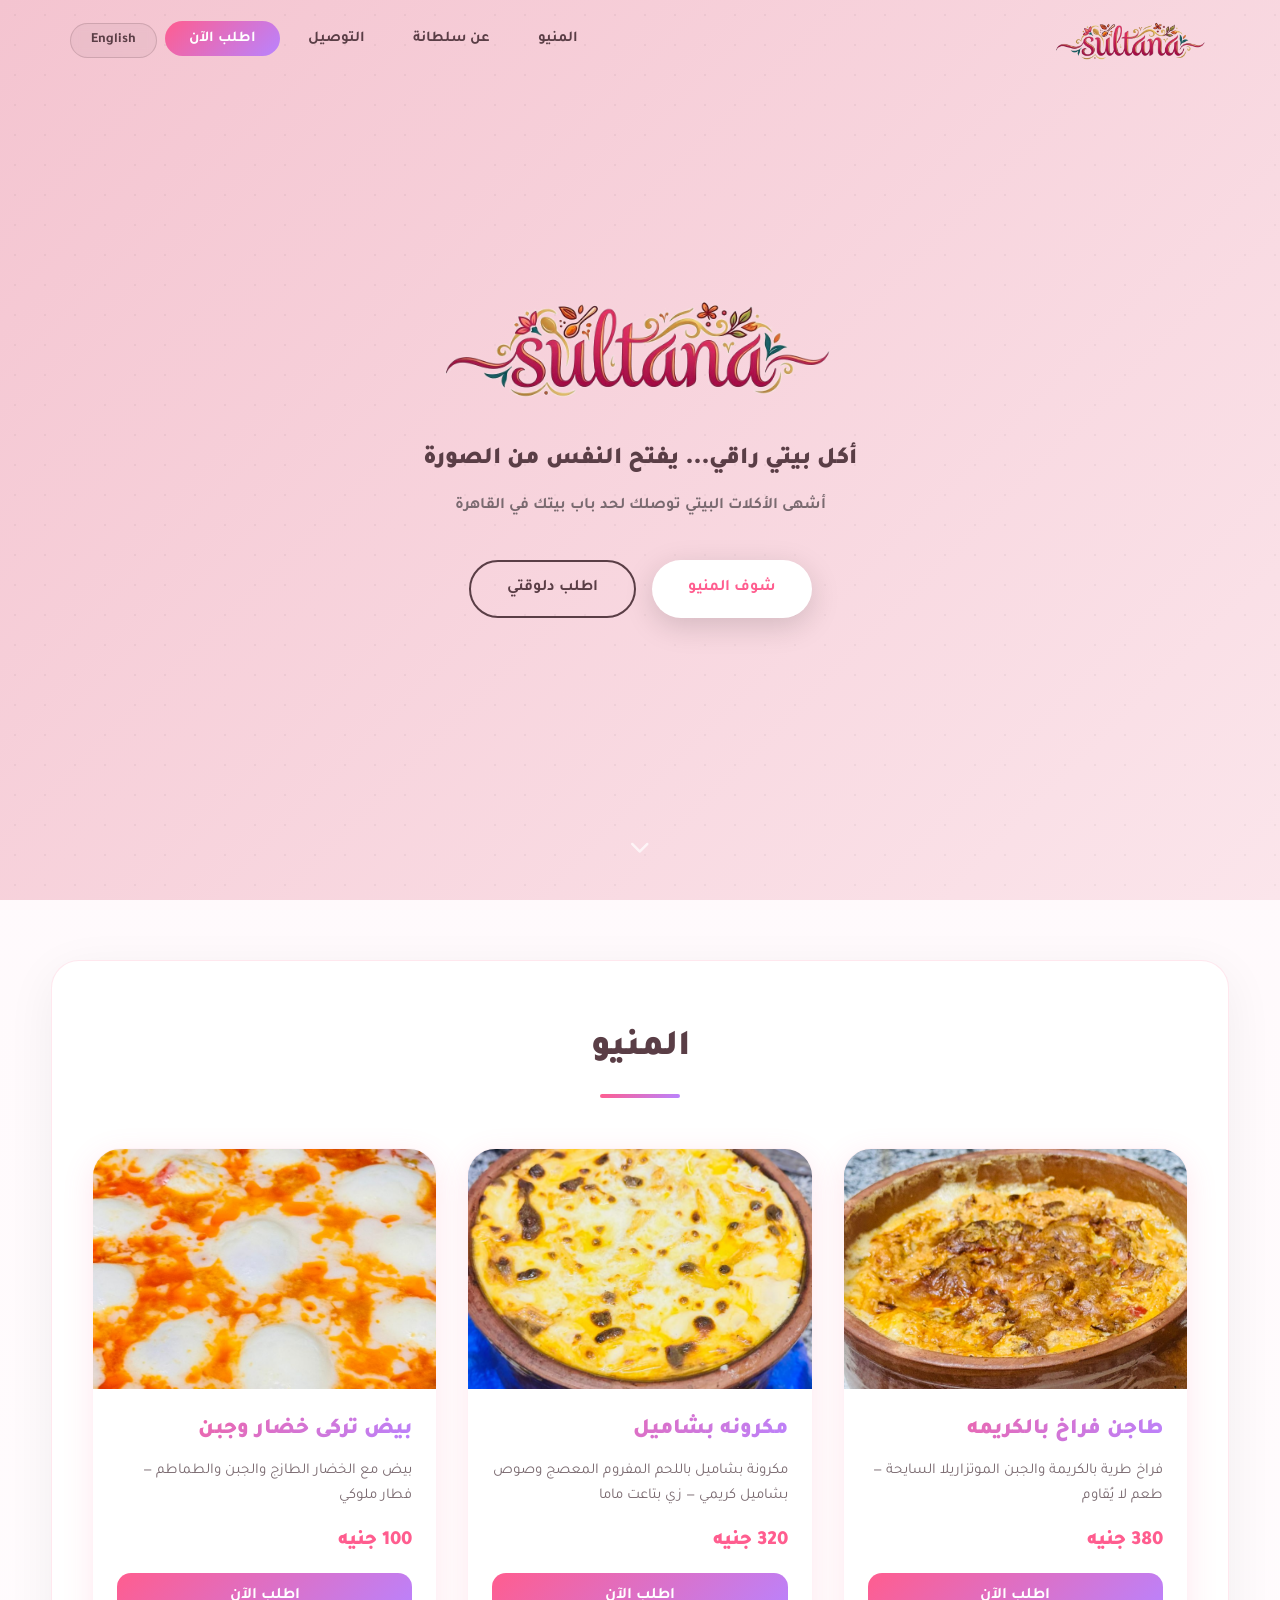
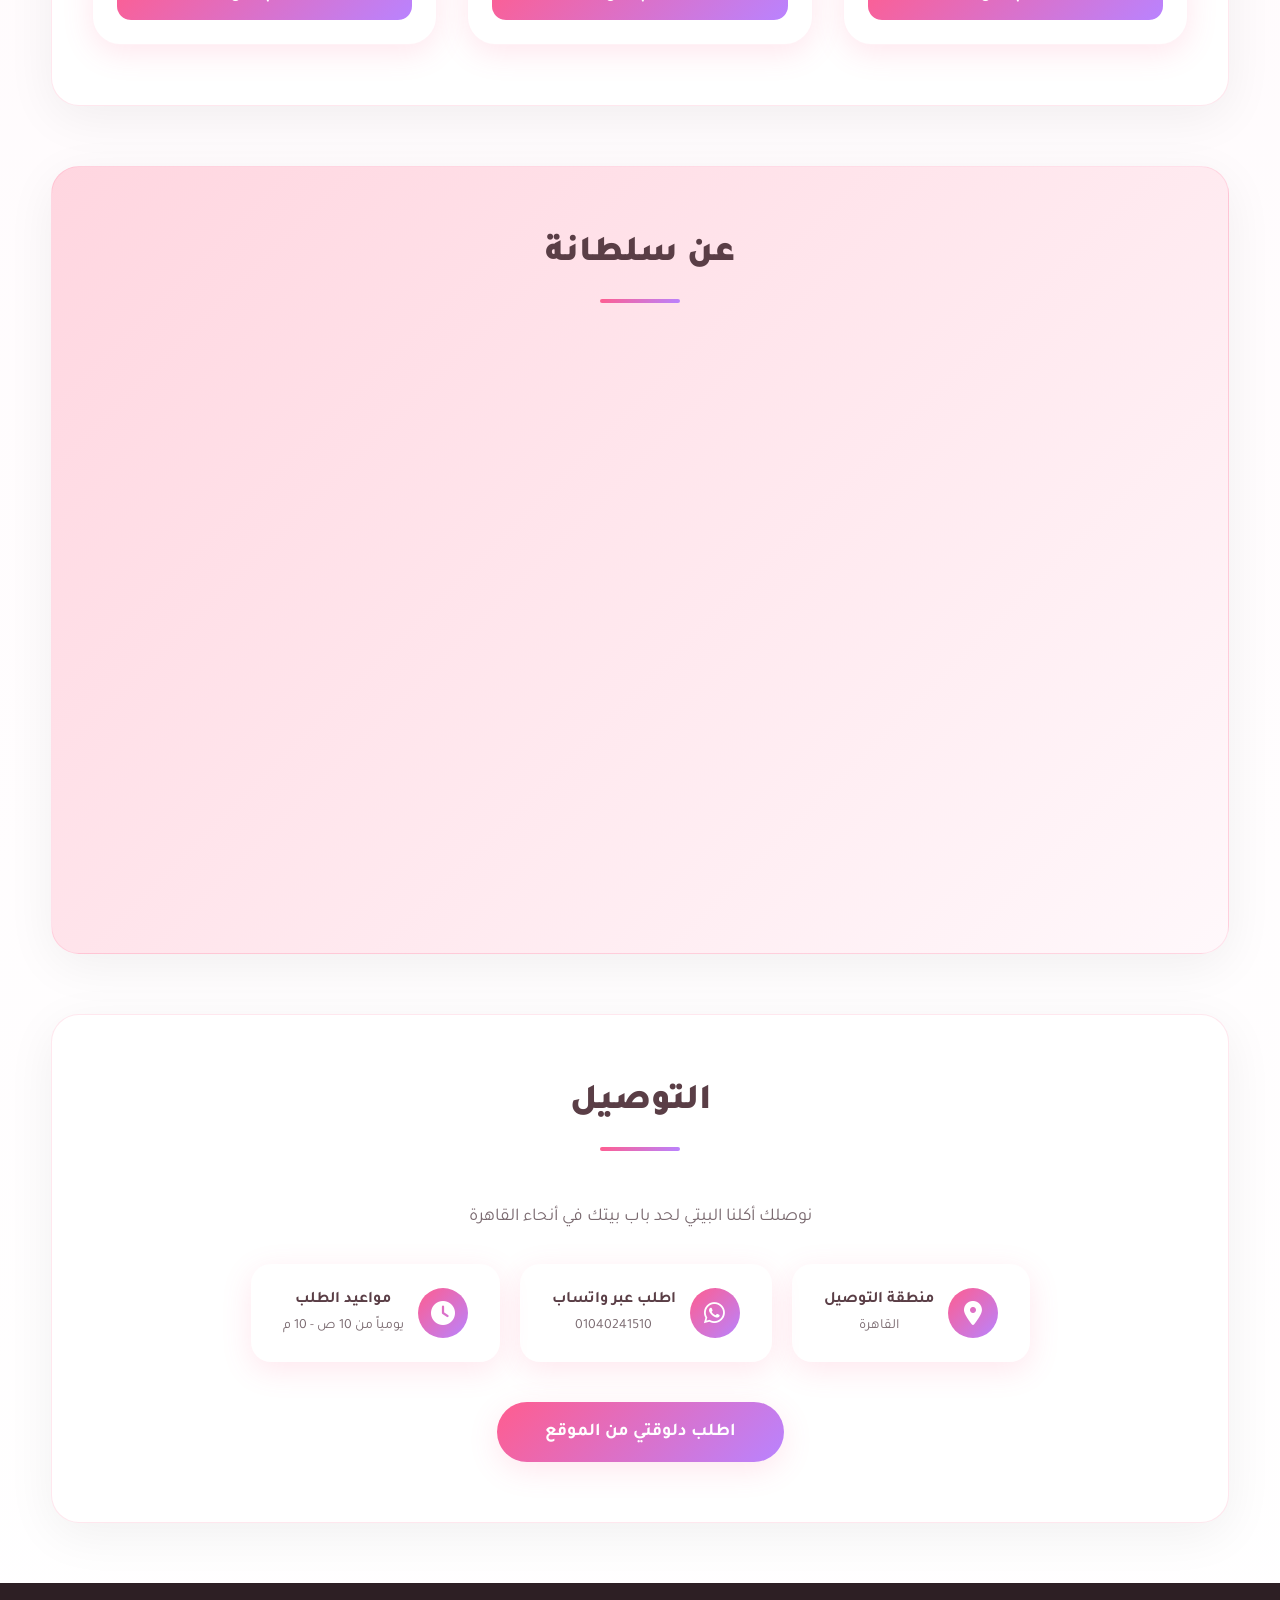
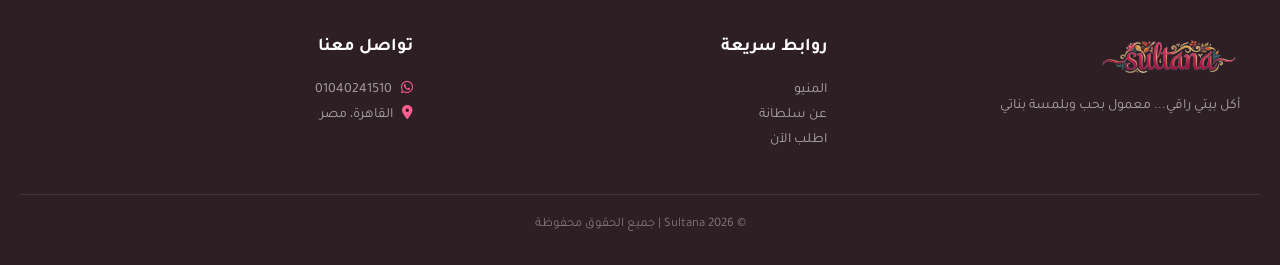
==== commit 545c604c: "commit 3" ====
--- a/index.html
+++ b/index.html
@@ -78,7 +78,7 @@
         <div class="card" data-name-ar="طاجن فراخ بالكريمه" data-name-en="Creamy Chicken Tajine">
           <div class="card-image-wrapper">
             <img src="assets/images/tajine.png" alt="طاجن فراخ بالكريمه" loading="lazy">
-            <span class="card-badge" data-ar="الأكثر طلباً" data-en="Best Seller"><i class="fas fa-fire"></i> <span data-ar="الأكثر طلباً" data-en="Best Seller">الأكثر طلباً</span></span>
+
           </div>
           <div class="card-body">
             <h3 data-ar="طاجن فراخ بالكريمه" data-en="Creamy Chicken Tajine">طاجن فراخ بالكريمه</h3>
@@ -94,7 +94,7 @@
         <div class="card" data-name-ar="مكرونه بشاميل" data-name-en="Beef Bechamel Pasta">
           <div class="card-image-wrapper">
             <img src="assets/images/bechamel.png" alt="مكرونه بشاميل بالمفروم" loading="lazy">
-            <span class="card-badge" data-ar="كلاسيك" data-en="Classic"><i class="fas fa-crown"></i> <span data-ar="كلاسيك" data-en="Classic">كلاسيك</span></span>
+
           </div>
           <div class="card-body">
             <h3 data-ar="مكرونه بشاميل" data-en="Beef Bechamel Pasta">مكرونه بشاميل</h3>
@@ -110,7 +110,7 @@
         <div class="card" data-name-ar="بيض تركى خضار وجبن" data-name-en="Turkish Egg with Veggies & Cheese">
           <div class="card-image-wrapper">
             <img src="assets/images/turkish-eggs.png" alt="بيض تركى خضار وجبن" loading="lazy">
-            <span class="card-badge" data-ar="صحي" data-en="Healthy"><i class="fas fa-leaf"></i> <span data-ar="صحي" data-en="Healthy">صحي</span></span>
+
           </div>
           <div class="card-body">
             <h3 data-ar="بيض تركى خضار وجبن" data-en="Turkish Egg with Veggies & Cheese">بيض تركى خضار وجبن</h3>
--- a/css/styles.css
+++ b/css/styles.css
@@ -128,7 +128,7 @@
 .nav-link {
     padding: 10px 20px;
     border-radius: 12px;
-    color: var(--white);
+    color: var(--brown);
     font-weight: 700;
     font-size: 15px;
     text-decoration: none;
@@ -138,7 +138,7 @@
 
 .nav-link:hover,
 .nav-link.active {
-    background: rgba(255, 255, 255, 0.2);
+    background: rgba(90, 62, 70, 0.08); /* slight brown tint */
     transform: scale(1.05);
 }
 
@@ -152,9 +152,9 @@
 }
 
 .lang-switch {
-    background: rgba(255, 255, 255, 0.2);
-    border: 1px solid rgba(255, 255, 255, 0.4);
-    color: var(--white);
+    background: rgba(90, 62, 70, 0.05);
+    border: 1px solid rgba(90, 62, 70, 0.2);
+    color: var(--brown);
     padding: 8px 20px;
     border-radius: 20px;
     cursor: pointer;
@@ -166,7 +166,7 @@
 }
 
 .lang-switch:hover {
-    background: rgba(255, 255, 255, 0.35);
+    background: rgba(90, 62, 70, 0.1);
     transform: scale(1.05);
 }
 
@@ -180,7 +180,7 @@
     display: none;
     background: none;
     border: none;
-    color: var(--white);
+    color: var(--brown);
     font-size: 28px;
     cursor: pointer;
     transition: var(--transition);
@@ -198,7 +198,7 @@
     display: flex;
     align-items: center;
     justify-content: center;
-    background: linear-gradient(135deg, #FF5D8F 0%, #B983FF 50%, #8B5CF6 100%);
+    background: linear-gradient(135deg, #F4C4D0 0%, #FBE5EB 100%);
     position: relative;
     text-align: center;
     overflow: hidden;
@@ -211,7 +211,7 @@
     left: 0;
     width: 100%;
     height: 100%;
-    background-image: radial-gradient(circle, rgba(255, 255, 255, 0.03) 1px, transparent 1px);
+    background-image: radial-gradient(circle, rgba(0, 0, 0, 0.04) 1px, transparent 1px);
     background-size: 30px 30px;
     z-index: 1;
     pointer-events: none;
@@ -232,17 +232,16 @@
 }
 
 .hero-tagline {
-    color: var(--white);
+    color: var(--brown);
     font-size: 24px;
-    font-weight: 700;
-    text-shadow: 0 2px 10px rgba(0, 0, 0, 0.2);
+    font-weight: 900;
     margin-bottom: 15px;
 }
 
 .hero-subtitle {
-    color: rgba(255, 255, 255, 0.85);
+    color: var(--brown-light);
     font-size: 16px;
-    font-weight: 400;
+    font-weight: 700;
     max-width: 500px;
     margin: 0 auto;
 }
@@ -282,14 +281,13 @@
 
 .hero-btn.secondary {
     background: transparent;
+    color: var(--brown);
+    border: 2px solid var(--brown);
+}
+
+.hero-btn.secondary:hover {
+    background: var(--brown);
     color: var(--white);
-    border: 2px solid var(--white);
-}
-
-.hero-btn.secondary:hover {
-    transform: translateY(-3px);
-    background: rgba(255, 255, 255, 0.1);
-    box-shadow: 0 12px 40px rgba(0, 0, 0, 0.2);
 }
 
 @keyframes float {
@@ -331,11 +329,18 @@
 .container {
     max-width: 1200px;
     margin: 0 auto;
-    padding: 0 20px;
+    padding: 0;
 }
 
 .section {
-    padding: 80px 0;
+    padding: 60px 40px;
+    margin: 60px auto;
+    max-width: 1280px;
+    width: 92%;
+    background: var(--white);
+    border-radius: var(--radius-lg);
+    box-shadow: 0 12px 50px rgba(0, 0, 0, 0.06);
+    border: 1px solid rgba(255, 93, 143, 0.15);
 }
 
 .section-title {
@@ -1212,7 +1217,9 @@
     }
 
     .section {
-        padding: 50px 0;
+        padding: 40px 20px;
+        margin: 40px auto;
+        width: 90%;
     }
 
     .order-card {
